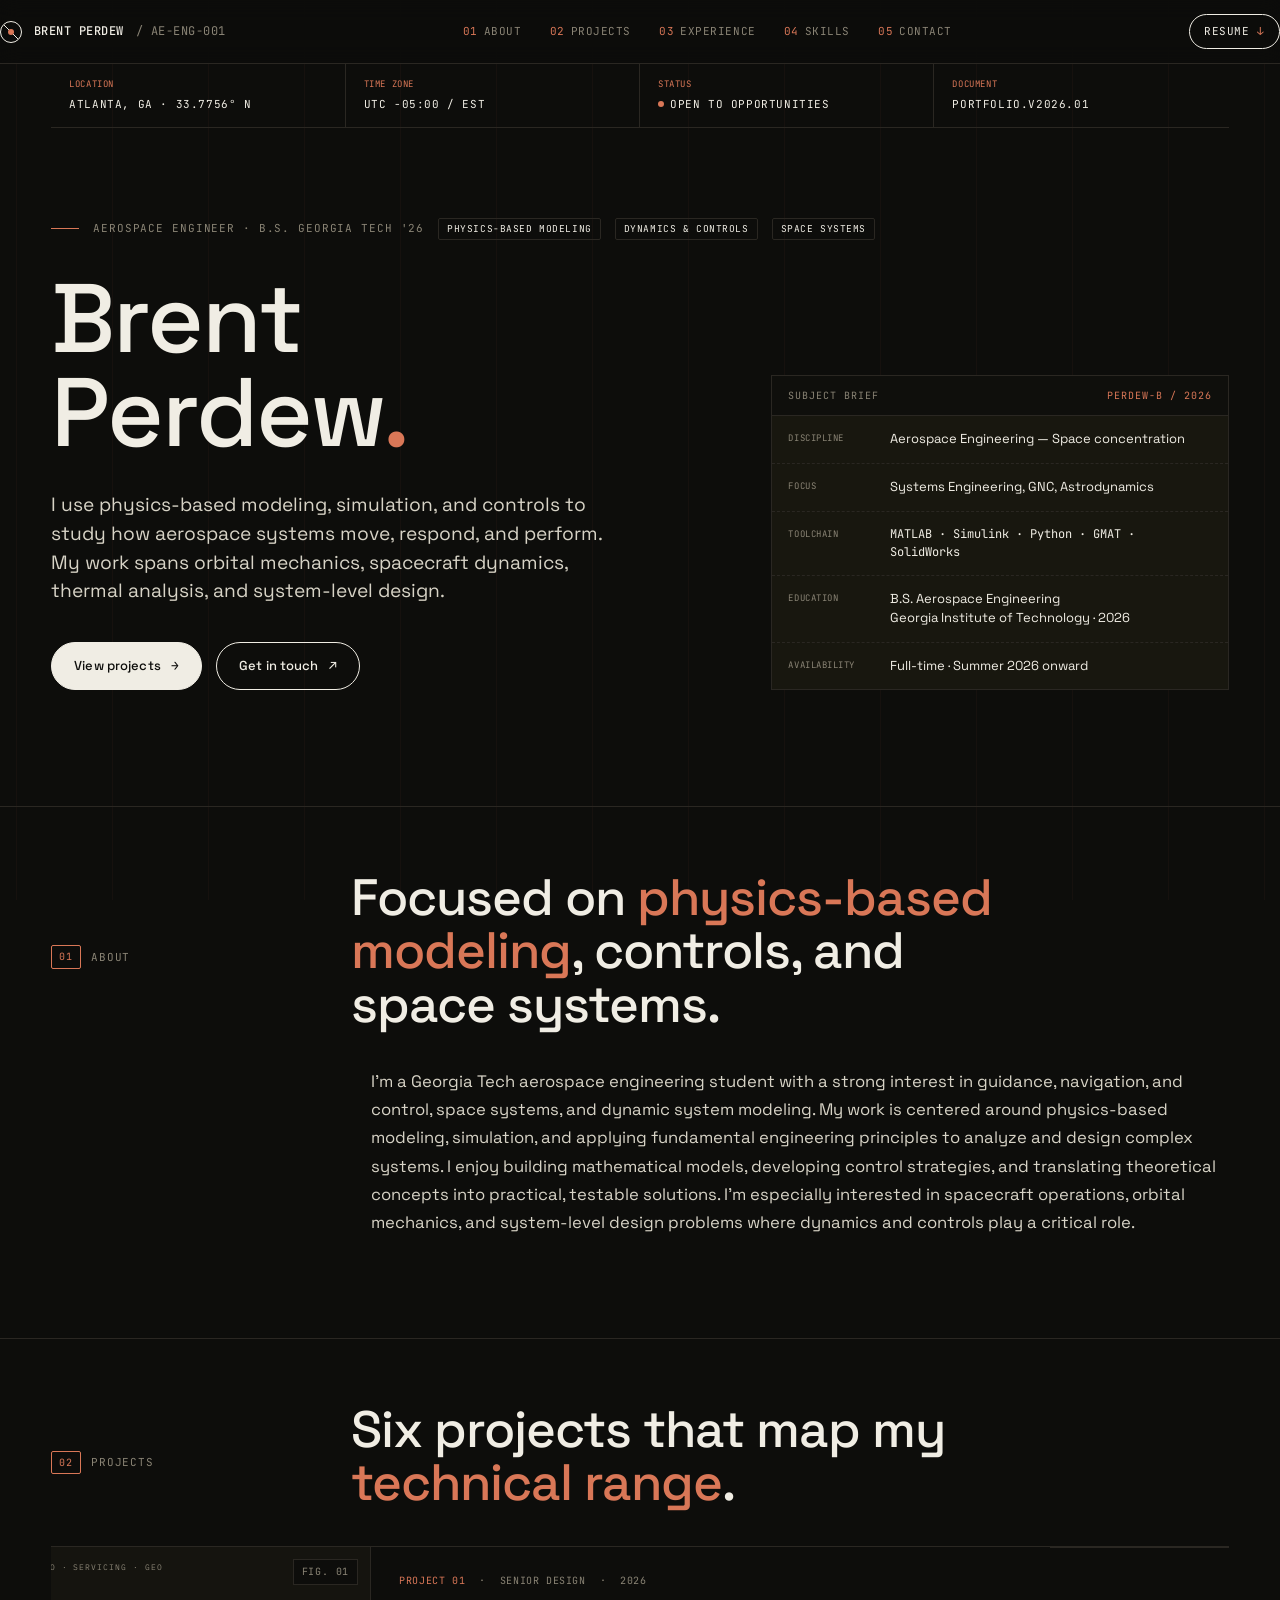
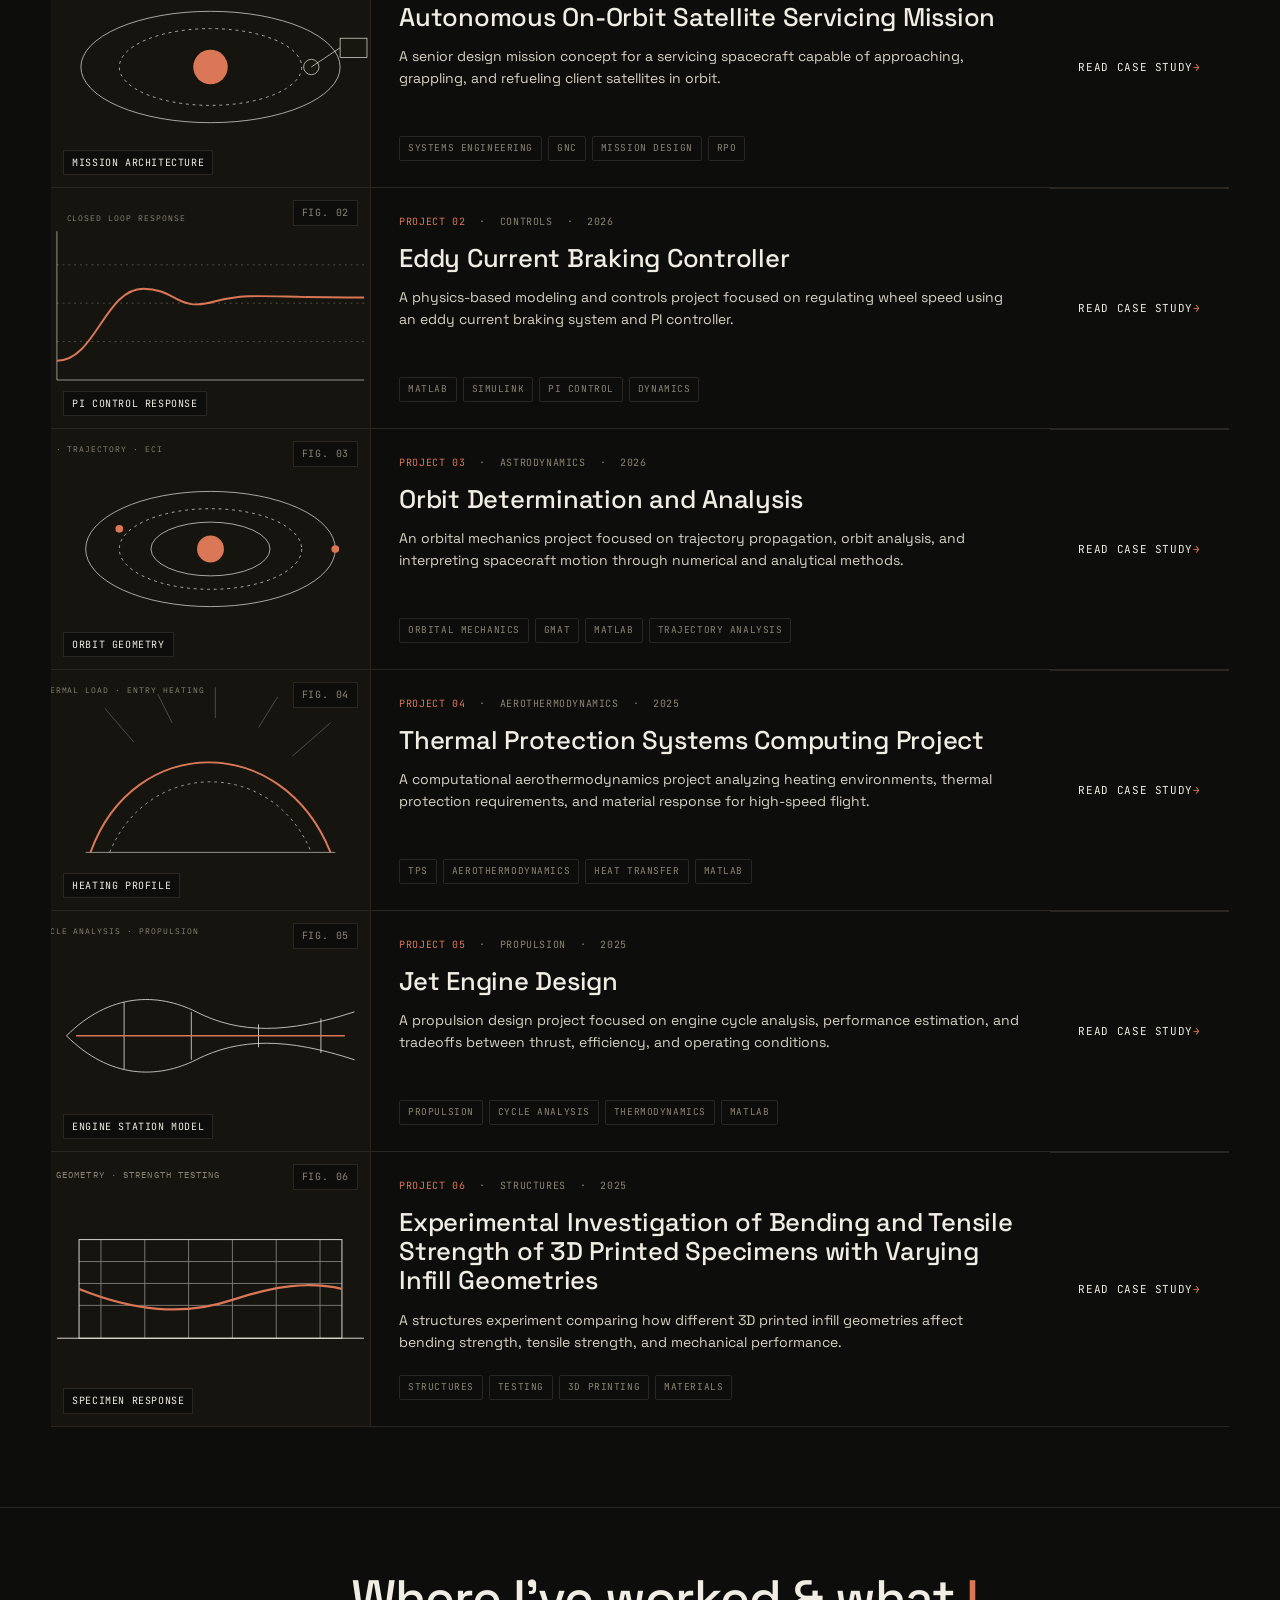
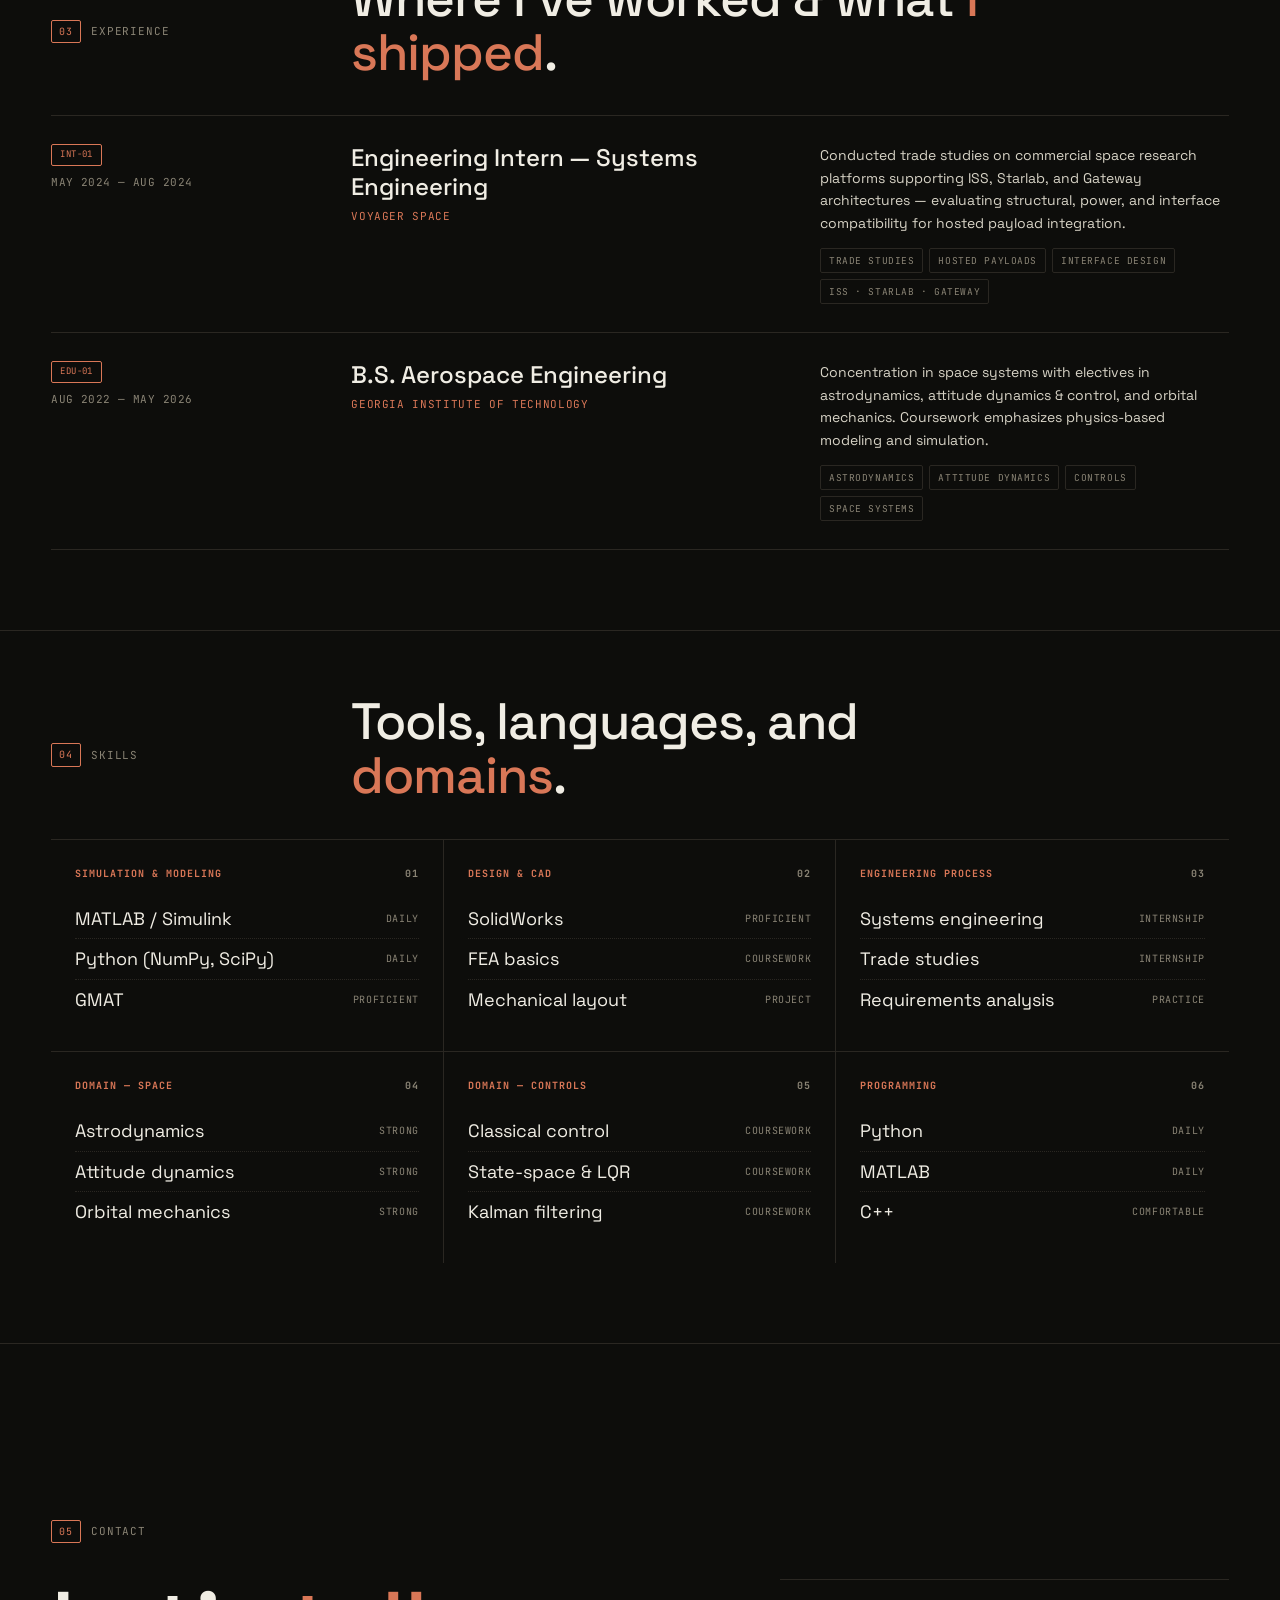
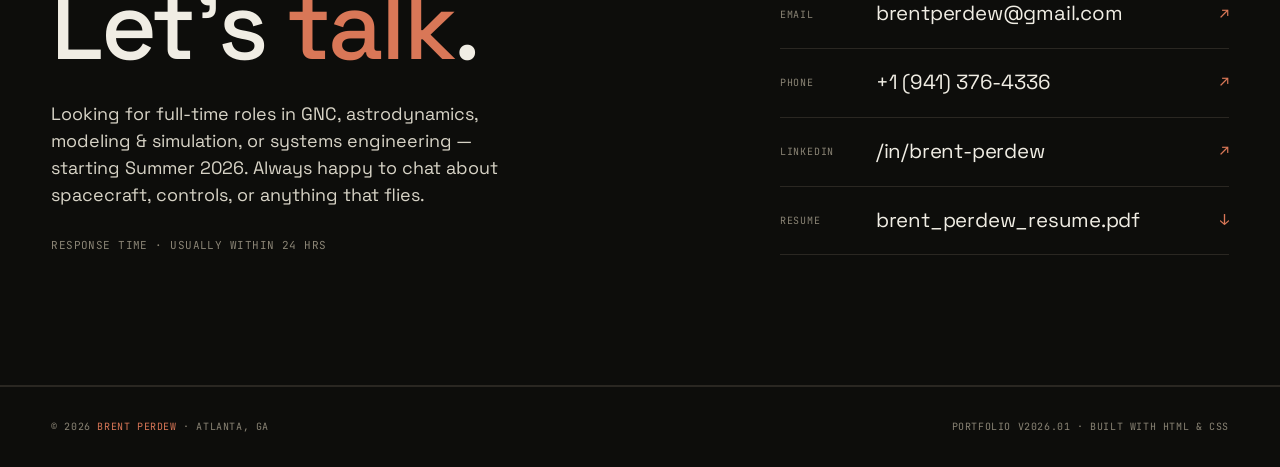
==== index.html @ b9b27d98 "Brent Perdew Portfolio" ====
<!doctype html>
<html lang="en">
<head>
<meta charset="utf-8" />
<meta name="viewport" content="width=device-width, initial-scale=1" />
<title>Brent Perdew — Aerospace Engineer</title>
<link rel="preconnect" href="https://fonts.googleapis.com" />
<link rel="preconnect" href="https://fonts.gstatic.com" crossorigin />
<link href="https://fonts.googleapis.com/css2?family=IBM+Plex+Sans:wght@300;400;500;600&family=IBM+Plex+Mono:wght@400;500&family=Space+Grotesk:wght@300;400;500;600&family=JetBrains+Mono:wght@400;500&family=Instrument+Serif:ital@0;1&display=swap" rel="stylesheet" />
<link rel="stylesheet" href="styles.css" />

<script>
  window.__TWEAK_DEFAULTS = /*EDITMODE-BEGIN*/{
    "theme": "ink",
    "fontPair": "space",
    "cardStyle": "list",
    "showGrid": true
  }/*EDITMODE-END*/;
  // apply early so first paint is correct
  (function(){
    var d = window.__TWEAK_DEFAULTS || {};
    var h = document.documentElement;
    if (d.theme) h.setAttribute('data-theme', d.theme);
    if (d.fontPair) h.setAttribute('data-fontpair', d.fontPair);
    if (d.cardStyle) h.setAttribute('data-cardstyle', d.cardStyle);
  })();
</script>
</head>
<body>

<!-- ───────── nav ───────── -->
<nav class="nav" data-screen-label="00 Nav">
  <div class="container nav-inner">
    <a href="#top" class="mark">
      <span class="glyph"></span>
      <span class="name">BRENT PERDEW</span>
      <span class="role">/ AE-ENG-001</span>
    </a>
    <div class="nav-links">
      <a href="#about"><span class="num">01</span>About</a>
      <a href="#projects"><span class="num">02</span>Projects</a>
      <a href="#experience"><span class="num">03</span>Experience</a>
      <a href="#skills"><span class="num">04</span>Skills</a>
      <a href="#contact"><span class="num">05</span>Contact</a>
    </div>
    <a href="resume.pdf" class="nav-cta">Resume</a>
  </div>
</nav>

<!-- ───────── meta strip ───────── -->
<div class="container">
  <div class="meta-strip">
    <div class="cell"><span class="k">Location</span><span class="v">Atlanta, GA · 33.7756° N</span></div>
    <div class="cell"><span class="k">Time zone</span><span class="v">UTC −05:00 / EST</span></div>
    <div class="cell"><span class="k">Status</span><span class="v live">Open to opportunities</span></div>
    <div class="cell"><span class="k">Document</span><span class="v">portfolio.v2026.01</span></div>
  </div>
</div>

<!-- ───────── hero ───────── -->
<section class="hero" id="top" data-screen-label="01 Hero">
  <div class="container">
    <div class="eyebrow">
      <span class="tick"></span>
      <span>Aerospace Engineer · B.S. Georgia Tech '26</span>
      <span class="tag">PHYSICS-BASED MODELING</span>
      <span class="tag">DYNAMICS &amp; CONTROLS</span>
      <span class="tag">SPACE SYSTEMS</span>
    </div>
    <div class="hero-grid">
      <div>
        <h1>Brent<br>Perdew<span class="acc">.</span></h1>
        <p class="lede"> I use physics-based modeling, simulation, and controls to study how aerospace systems move, respond, and perform. My work spans orbital mechanics, spacecraft dynamics, thermal analysis, and system-level design. </p>
        <div class="cta-row">
          <a href="#projects" class="btn">View projects <span class="arr">→</span></a>
          <a href="#contact" class="btn ghost">Get in touch <span class="arr">↗</span></a>
        </div>
      </div>
      <aside class="hero-aside">
        <div class="aside-head">
          <span>Subject Brief</span>
          <span class="id">PERDEW-B / 2026</span>
        </div>
        <div class="aside-row"><span class="k">Discipline</span><span class="v">Aerospace Engineering — Space concentration</span></div>
        <div class="aside-row"><span class="k">Focus</span><span class="v">Systems Engineering, GNC, Astrodynamics</span></div>
        <div class="aside-row"><span class="k">Toolchain</span><span class="v mono">MATLAB · Simulink · Python · GMAT · SolidWorks</span></div>
        <div class="aside-row"><span class="k">Education</span><span class="v">B.S. Aerospace Engineering<br>Georgia Institute of Technology · 2026</span></div>
        <div class="aside-row"><span class="k">Availability</span><span class="v">Full-time · Summer 2026 onward</span></div>
      </aside>
    </div>
  </div>
</section>

<!-- ───────── about ───────── -->
<section class="about" id="about" data-screen-label="02 About">
  <div class="container">
    <div class="section-head">
      <div class="section-tag"><span class="num">01</span>About</div>
      <h2 class="section-title">Focused on <span class="acc">physics-based modeling</span>, controls, and space systems.</h2>
    </div>
    <div class="about-body compact-about">
      <div></div>
      <p>I’m a Georgia Tech aerospace engineering student with a strong interest in guidance, navigation, and control, space systems, and dynamic system modeling. My work is centered around physics-based modeling, simulation, and applying fundamental engineering principles to analyze and design complex systems. I enjoy building mathematical models, developing control strategies, and translating theoretical concepts into practical, testable solutions. I’m especially interested in spacecraft operations, orbital mechanics, and system-level design problems where dynamics and controls play a critical role.</p>
    </div>
  </div>
</section>

<!-- ───────── projects ───────── -->
<section class="projects" id="projects" data-screen-label="03 Projects">
  <div class="container">
    <div class="section-head">
      <div class="section-tag"><span class="num">02</span>Projects</div>
      <h2 class="section-title">
        Six projects that map my <span class="acc">technical range</span>.
      </h2>
    </div>

    <div class="proj-grid">

      <!-- 01 Senior Design -->
      <a href="project-01.html" class="proj-card">
        <div class="thumb">
          <svg viewBox="0 0 400 250" preserveAspectRatio="xMidYMid slice" xmlns="http://www.w3.org/2000/svg" aria-hidden="true">
            <rect width="400" height="250" fill="var(--bg-2)"/>
            <g stroke="currentColor" stroke-width="0.7" fill="none" style="color:var(--ink)">
              <ellipse cx="200" cy="125" rx="135" ry="58"/>
              <ellipse cx="200" cy="125" rx="95" ry="40" stroke-dasharray="3 4"/>
              <circle cx="200" cy="125" r="18" fill="var(--accent)" stroke="none"/>
              <circle cx="305" cy="125" r="8" fill="var(--paper)"/>
              <line x1="305" y1="125" x2="335" y2="105"/>
              <rect x="335" y="95" width="28" height="20" fill="var(--paper)"/>
            </g>
            <text x="20" y="24" font-family="IBM Plex Mono" font-size="8" fill="currentColor" letter-spacing="1" style="color:var(--muted)">RPO · SERVICING · GEO</text>
          </svg>
          <span class="fig">FIG. 01</span>
          <span class="caption">Mission architecture</span>
        </div>

        <div class="body">
          <div class="meta">
            <span class="id">PROJECT 01</span>
            <span>·</span>
            <span>Senior Design</span>
            <span>·</span>
            <span>2026</span>
          </div>

          <h3>Autonomous On-Orbit Satellite Servicing Mission</h3>

          <p class="desc">
            A senior design mission concept for a servicing spacecraft capable of approaching,
            grappling, and refueling client satellites in orbit.
          </p>

          <div class="tag-row">
            <span class="tag">Systems Engineering</span>
            <span class="tag">GNC</span>
            <span class="tag">Mission Design</span>
            <span class="tag">RPO</span>
          </div>
        </div>

        <div class="open">
          <span>Read Case Study</span>
          <span class="arr">→</span>
        </div>
      </a>

      <!-- 02 Eddy Current Braking -->
      <a href="project-06.html" class="proj-card">
        <div class="thumb">
          <svg viewBox="0 0 400 250" preserveAspectRatio="xMidYMid slice" xmlns="http://www.w3.org/2000/svg" aria-hidden="true">
            <rect width="400" height="250" fill="var(--bg-2)"/>
            <g stroke="currentColor" stroke-width="0.6" fill="none" style="color:var(--ink)">
              <line x1="40" y1="200" x2="360" y2="200"/>
              <line x1="40" y1="200" x2="40" y2="45"/>
              <g stroke-dasharray="2 4" opacity="0.45">
                <line x1="40" y1="160" x2="360" y2="160"/>
                <line x1="40" y1="120" x2="360" y2="120"/>
                <line x1="40" y1="80" x2="360" y2="80"/>
              </g>
            </g>
            <path d="M40 180 C80 180 90 105 130 105 C165 105 165 130 205 118 C245 108 260 115 360 114"
                  stroke="var(--accent)" stroke-width="2" fill="none"/>
            <text x="50" y="34" font-family="IBM Plex Mono" font-size="8" fill="currentColor" letter-spacing="1" style="color:var(--muted)">CLOSED LOOP RESPONSE</text>
          </svg>
          <span class="fig">FIG. 02</span>
          <span class="caption">PI control response</span>
        </div>

        <div class="body">
          <div class="meta">
            <span class="id">PROJECT 02</span>
            <span>·</span>
            <span>Controls</span>
            <span>·</span>
            <span>2026</span>
          </div>

          <h3>Eddy Current Braking Controller</h3>

          <p class="desc">
            A physics-based modeling and controls project focused on regulating wheel speed
            using an eddy current braking system and PI controller.
          </p>

          <div class="tag-row">
            <span class="tag">MATLAB</span>
            <span class="tag">Simulink</span>
            <span class="tag">PI Control</span>
            <span class="tag">Dynamics</span>
          </div>
        </div>

        <div class="open">
          <span>Read Case Study</span>
          <span class="arr">→</span>
        </div>
      </a>

      <!-- 03 Orbital Analysis -->
      <a href="project-04.html" class="proj-card">
        <div class="thumb">
          <svg viewBox="0 0 400 250" preserveAspectRatio="xMidYMid slice" xmlns="http://www.w3.org/2000/svg" aria-hidden="true">
            <rect width="400" height="250" fill="var(--bg-2)"/>
            <g stroke="currentColor" stroke-width="0.7" fill="none" style="color:var(--ink)">
              <ellipse cx="200" cy="125" rx="130" ry="60"/>
              <ellipse cx="200" cy="125" rx="95" ry="42" stroke-dasharray="3 4"/>
              <ellipse cx="200" cy="125" rx="62" ry="28"/>
              <circle cx="200" cy="125" r="14" fill="var(--accent)" stroke="none"/>
              <circle cx="330" cy="125" r="4" fill="var(--accent)" stroke="none"/>
              <circle cx="105" cy="104" r="4" fill="var(--accent)" stroke="none"/>
            </g>
            <text x="20" y="24" font-family="IBM Plex Mono" font-size="8" fill="currentColor" letter-spacing="1" style="color:var(--muted)">OD · TRAJECTORY · ECI</text>
          </svg>
          <span class="fig">FIG. 03</span>
          <span class="caption">Orbit geometry</span>
        </div>

        <div class="body">
          <div class="meta">
            <span class="id">PROJECT 03</span>
            <span>·</span>
            <span>Astrodynamics</span>
            <span>·</span>
            <span>2026</span>
          </div>

          <h3>Orbit Determination and Analysis</h3>

          <p class="desc">
            An orbital mechanics project focused on trajectory propagation, orbit analysis,
            and interpreting spacecraft motion through numerical and analytical methods.
          </p>

          <div class="tag-row">
            <span class="tag">Orbital Mechanics</span>
            <span class="tag">GMAT</span>
            <span class="tag">MATLAB</span>
            <span class="tag">Trajectory Analysis</span>
          </div>
        </div>

        <div class="open">
          <span>Read Case Study</span>
          <span class="arr">→</span>
        </div>
      </a>

      <!-- 04 TPS -->
      <a href="project-02.html" class="proj-card">
        <div class="thumb">
          <svg viewBox="0 0 400 250" preserveAspectRatio="xMidYMid slice" xmlns="http://www.w3.org/2000/svg" aria-hidden="true">
            <rect width="400" height="250" fill="var(--bg-2)"/>
            <g stroke="currentColor" stroke-width="0.6" fill="none" style="color:var(--ink)">
              <path d="M75 190 C120 65 275 65 325 190"/>
              <path d="M95 190 C135 92 265 92 305 190" stroke-dasharray="3 4"/>
              <line x1="70" y1="190" x2="330" y2="190"/>
              <g opacity="0.45">
                <line x1="120" y1="75" x2="90" y2="40"/>
                <line x1="160" y1="55" x2="145" y2="25"/>
                <line x1="205" y1="50" x2="205" y2="18"/>
                <line x1="250" y1="60" x2="270" y2="28"/>
                <line x1="285" y1="90" x2="325" y2="55"/>
              </g>
            </g>
            <path d="M75 190 C120 65 275 65 325 190" stroke="var(--accent)" stroke-width="2" fill="none"/>
            <text x="20" y="24" font-family="IBM Plex Mono" font-size="8" fill="currentColor" letter-spacing="1" style="color:var(--muted)">THERMAL LOAD · ENTRY HEATING</text>
          </svg>
          <span class="fig">FIG. 04</span>
          <span class="caption">Heating profile</span>
        </div>

        <div class="body">
          <div class="meta">
            <span class="id">PROJECT 04</span>
            <span>·</span>
            <span>Aerothermodynamics</span>
            <span>·</span>
            <span>2025</span>
          </div>

          <h3>Thermal Protection Systems Computing Project</h3>

          <p class="desc">
            A computational aerothermodynamics project analyzing heating environments,
            thermal protection requirements, and material response for high-speed flight.
          </p>

          <div class="tag-row">
            <span class="tag">TPS</span>
            <span class="tag">Aerothermodynamics</span>
            <span class="tag">Heat Transfer</span>
            <span class="tag">MATLAB</span>
          </div>
        </div>

        <div class="open">
          <span>Read Case Study</span>
          <span class="arr">→</span>
        </div>
      </a>

      <!-- 05 Jet Engine Design -->
      <a href="project-03.html" class="proj-card">
        <div class="thumb">
          <svg viewBox="0 0 400 250" preserveAspectRatio="xMidYMid slice" xmlns="http://www.w3.org/2000/svg" aria-hidden="true">
            <rect width="400" height="250" fill="var(--bg-2)"/>
            <g stroke="currentColor" stroke-width="0.8" fill="none" style="color:var(--ink)">
              <path d="M50 130 C95 85 145 85 185 105 C230 128 280 128 350 105"/>
              <path d="M50 130 C95 175 145 175 185 155 C230 132 280 132 350 155"/>
              <line x1="110" y1="95" x2="110" y2="165"/>
              <line x1="180" y1="105" x2="180" y2="155"/>
              <line x1="250" y1="118" x2="250" y2="142"/>
              <line x1="315" y1="112" x2="315" y2="148"/>
            </g>
            <path d="M60 130 L340 130" stroke="var(--accent)" stroke-width="1.6" fill="none"/>
            <text x="20" y="24" font-family="IBM Plex Mono" font-size="8" fill="currentColor" letter-spacing="1" style="color:var(--muted)">CYCLE ANALYSIS · PROPULSION</text>
          </svg>
          <span class="fig">FIG. 05</span>
          <span class="caption">Engine station model</span>
        </div>

        <div class="body">
          <div class="meta">
            <span class="id">PROJECT 05</span>
            <span>·</span>
            <span>Propulsion</span>
            <span>·</span>
            <span>2025</span>
          </div>

          <h3>Jet Engine Design</h3>

          <p class="desc">
            A propulsion design project focused on engine cycle analysis, performance
            estimation, and tradeoffs between thrust, efficiency, and operating conditions.
          </p>

          <div class="tag-row">
            <span class="tag">Propulsion</span>
            <span class="tag">Cycle Analysis</span>
            <span class="tag">Thermodynamics</span>
            <span class="tag">MATLAB</span>
          </div>
        </div>

        <div class="open">
          <span>Read Case Study</span>
          <span class="arr">→</span>
        </div>
      </a>

      <!-- 06 Structures Project -->
      <a href="project-05.html" class="proj-card">
        <div class="thumb">
          <svg viewBox="0 0 400 250" preserveAspectRatio="xMidYMid slice" xmlns="http://www.w3.org/2000/svg" aria-hidden="true">
            <rect width="400" height="250" fill="var(--bg-2)"/>
            <g stroke="currentColor" stroke-width="0.8" fill="none" style="color:var(--ink)">
              <rect x="80" y="80" width="240" height="90"/>
              <g opacity="0.5">
                <line x1="80" y1="100" x2="320" y2="100"/>
                <line x1="80" y1="120" x2="320" y2="120"/>
                <line x1="80" y1="140" x2="320" y2="140"/>
                <line x1="100" y1="80" x2="100" y2="170"/>
                <line x1="140" y1="80" x2="140" y2="170"/>
                <line x1="180" y1="80" x2="180" y2="170"/>
                <line x1="220" y1="80" x2="220" y2="170"/>
                <line x1="260" y1="80" x2="260" y2="170"/>
                <line x1="300" y1="80" x2="300" y2="170"/>
              </g>
              <line x1="60" y1="170" x2="340" y2="170"/>
            </g>
            <path d="M80 125 C130 145 175 150 220 135 C260 122 290 118 320 125"
                  stroke="var(--accent)" stroke-width="2" fill="none"/>
            <text x="20" y="24" font-family="IBM Plex Mono" font-size="8" fill="currentColor" letter-spacing="1" style="color:var(--muted)">INFILL GEOMETRY · STRENGTH TESTING</text>
          </svg>
          <span class="fig">FIG. 06</span>
          <span class="caption">Specimen response</span>
        </div>

        <div class="body">
          <div class="meta">
            <span class="id">PROJECT 06</span>
            <span>·</span>
            <span>Structures</span>
            <span>·</span>
            <span>2025</span>
          </div>

          <h3>Experimental Investigation of Bending and Tensile Strength of 3D Printed Specimens with Varying Infill Geometries</h3>

          <p class="desc">
            A structures experiment comparing how different 3D printed infill geometries
            affect bending strength, tensile strength, and mechanical performance.
          </p>

          <div class="tag-row">
            <span class="tag">Structures</span>
            <span class="tag">Testing</span>
            <span class="tag">3D Printing</span>
            <span class="tag">Materials</span>
          </div>
        </div>

        <div class="open">
          <span>Read Case Study</span>
          <span class="arr">→</span>
        </div>
      </a>

    </div>
  </div>
</section>

<!-- ───────── experience ───────── -->
<section class="experience" id="experience" data-screen-label="04 Experience">
  <div class="container">
    <div class="section-head">
      <div class="section-tag"><span class="num">03</span>Experience</div>
      <h2 class="section-title">Where I've worked &amp; what <span class="acc">I shipped</span>.</h2>
    </div>
    <div class="experience-body">
      <div class="tl-item">
        <div class="tl-date">
          <div class="badge">INT-01</div>
          <div>May 2024 — Aug 2024</div>
        </div>
        <div class="tl-main">
          <h4>Engineering Intern — Systems Engineering</h4>
          <div class="org">Voyager Space</div>
        </div>
        <div class="tl-desc">
          Conducted trade studies on commercial space research platforms supporting ISS, Starlab, and Gateway architectures — evaluating structural, power, and interface compatibility for hosted payload integration.
          <div class="keys">
            <span class="tag">Trade studies</span>
            <span class="tag">Hosted payloads</span>
            <span class="tag">Interface design</span>
            <span class="tag">ISS · Starlab · Gateway</span>
          </div>
        </div>
      </div>

      <div class="tl-item">
        <div class="tl-date">
          <div class="badge">EDU-01</div>
          <div>Aug 2022 — May 2026</div>
        </div>
        <div class="tl-main">
          <h4>B.S. Aerospace Engineering</h4>
          <div class="org">Georgia Institute of Technology</div>
        </div>
        <div class="tl-desc">
          Concentration in space systems with electives in astrodynamics, attitude dynamics &amp; control, and orbital mechanics. Coursework emphasizes physics-based modeling and simulation.
          <div class="keys">
            <span class="tag">Astrodynamics</span>
            <span class="tag">Attitude dynamics</span>
            <span class="tag">Controls</span>
            <span class="tag">Space systems</span>
          </div>
        </div>
      </div>
    </div>
  </div>
</section>

<!-- ───────── skills ───────── -->
<section class="skills" id="skills" data-screen-label="05 Skills">
  <div class="container">
    <div class="section-head">
      <div class="section-tag"><span class="num">04</span>Skills</div>
      <h2 class="section-title">Tools, languages, and <span class="acc">domains</span>.</h2>
    </div>
    <div class="skills-grid">
      <div class="skill-card">
        <h5><span>Simulation &amp; modeling</span><span class="ord">01</span></h5>
        <ul>
          <li>MATLAB / Simulink <span class="lvl">Daily</span></li>
          <li>Python (NumPy, SciPy) <span class="lvl">Daily</span></li>
          <li>GMAT <span class="lvl">Proficient</span></li>
        </ul>
      </div>
      <div class="skill-card">
        <h5><span>Design &amp; CAD</span><span class="ord">02</span></h5>
        <ul>
          <li>SolidWorks <span class="lvl">Proficient</span></li>
          <li>FEA basics <span class="lvl">Coursework</span></li>
          <li>Mechanical layout <span class="lvl">Project</span></li>
        </ul>
      </div>
      <div class="skill-card">
        <h5><span>Engineering process</span><span class="ord">03</span></h5>
        <ul>
          <li>Systems engineering <span class="lvl">Internship</span></li>
          <li>Trade studies <span class="lvl">Internship</span></li>
          <li>Requirements analysis <span class="lvl">Practice</span></li>
        </ul>
      </div>
      <div class="skill-card">
        <h5><span>Domain — space</span><span class="ord">04</span></h5>
        <ul>
          <li>Astrodynamics <span class="lvl">Strong</span></li>
          <li>Attitude dynamics <span class="lvl">Strong</span></li>
          <li>Orbital mechanics <span class="lvl">Strong</span></li>
        </ul>
      </div>
      <div class="skill-card">
        <h5><span>Domain — controls</span><span class="ord">05</span></h5>
        <ul>
          <li>Classical control <span class="lvl">Coursework</span></li>
          <li>State-space &amp; LQR <span class="lvl">Coursework</span></li>
          <li>Kalman filtering <span class="lvl">Coursework</span></li>
        </ul>
      </div>
      <div class="skill-card">
        <h5><span>Programming</span><span class="ord">06</span></h5>
        <ul>
          <li>Python <span class="lvl">Daily</span></li>
          <li>MATLAB <span class="lvl">Daily</span></li>
          <li>C++ <span class="lvl">Comfortable</span></li>
        </ul>
      </div>
    </div>
  </div>
</section>

<!-- ───────── contact ───────── -->
<section class="contact" id="contact" data-screen-label="06 Contact">
  <div class="container">
    <div class="section-head">
      <div class="section-tag"><span class="num">05</span>Contact</div>
    </div>

    <div class="contact-grid">
      <div>
        <h2>Let's <span class="acc">talk</span>.</h2>
        <p class="lede">Looking for full-time roles in GNC, astrodynamics, modeling &amp; simulation, or systems engineering — starting Summer 2026. Always happy to chat about spacecraft, controls, or anything that flies.</p>
        <p class="mono" style="color:var(--muted); margin-top:24px">
          RESPONSE TIME · USUALLY WITHIN 24 HRS
        </p>
      </div>
      <div class="contact-links">
        <a class="contact-link" href="mailto:brentperdew@gmail.com">
          <span class="k">Email</span>
          <span class="v">brentperdew@gmail.com</span>
          <span class="arr">↗</span>
        </a>
        <a class="contact-link" href="tel:+19413764336">
          <span class="k">Phone</span>
          <span class="v">+1 (941) 376-4336</span>
          <span class="arr">↗</span>
        </a>
        <a class="contact-link" href="https://www.linkedin.com/in/brent-perdew" target="_blank" rel="noopener">
          <span class="k">LinkedIn</span>
          <span class="v">/in/brent-perdew</span>
          <span class="arr">↗</span>
        </a>
        <a class="contact-link" href="resume.pdf">
          <span class="k">Resume</span>
          <span class="v">brent_perdew_resume.pdf</span>
          <span class="arr">↓</span>
        </a>
      </div>
    </div>
  </div>
</section>

<footer>
  <div class="container">
    <span>© 2026 <span class="acc">Brent Perdew</span> · Atlanta, GA</span>
    <span>Portfolio v2026.01 · Built with HTML &amp; CSS</span>
  </div>
</footer>


<script>
  document.querySelectorAll('a[href^="#"]').forEach(a => {
    a.addEventListener('click', e => {
      const id = a.getAttribute('href').slice(1);
      const el = document.getElementById(id);
      if (el) {
        e.preventDefault();
        const top = el.getBoundingClientRect().top + window.scrollY - 60;
        window.scrollTo({ top, behavior: 'smooth' });
      }
    });
  });
</script>

</body>
</html>
---- styles.css ----
/* ───────────────────────────────────────────────────────────────
   Brent Perdew · Portfolio · NASA/JPL-inspired mission-report styling
   ─────────────────────────────────────────────────────────────── */

:root {
  /* default: cream */
  --bg: #f4f1ea;
  --bg-2: #ece8df;
  --paper: #fbf9f4;
  --ink: #1a1814;
  --ink-2: #2a2620;
  --muted: #6b655a;
  --rule: #d8d2c4;
  --rule-strong: #b8b1a0;
  --accent: #b8482a;
  --grid: rgba(184, 72, 42, 0.06);

  --font-sans: "IBM Plex Sans", "Helvetica Neue", sans-serif;
  --font-mono: "IBM Plex Mono", ui-monospace, monospace;
  --font-display: "IBM Plex Sans", "Helvetica Neue", sans-serif;

  --max: 1320px;
  --gutter: clamp(20px, 4vw, 56px);
  --radius: 2px;
}

/* themes */
html[data-theme="ink"] {
  --bg: #0d0d0b;
  --bg-2: #15140f;
  --paper: #18170f;
  --ink: #f0ede4;
  --ink-2: #d7d3c6;
  --muted: #8a8475;
  --rule: #2a2722;
  --rule-strong: #3d3a32;
  --accent: #d97757;
  --grid: rgba(217, 119, 87, 0.08);
}
html[data-theme="blueprint"] {
  --bg: #f0eee6;
  --bg-2: #e6e3d8;
  --paper: #faf8f1;
  --ink: #0c2340;
  --ink-2: #1a3556;
  --muted: #6b7384;
  --rule: #c9c8be;
  --rule-strong: #a8a89c;
  --accent: #a88a4f;
  --grid: rgba(12, 35, 64, 0.06);
}
html[data-theme="sage"] {
  --bg: #e8e4dd;
  --bg-2: #ddd9d0;
  --paper: #efece4;
  --ink: #1f2420;
  --ink-2: #2e3530;
  --muted: #6b7268;
  --rule: #c8c4ba;
  --rule-strong: #a8a498;
  --accent: #5e6b56;
  --grid: rgba(94, 107, 86, 0.06);
}

/* font pairings */
html[data-fontpair="plex"] {
  --font-sans: "IBM Plex Sans", sans-serif;
  --font-mono: "IBM Plex Mono", monospace;
  --font-display: "IBM Plex Sans", sans-serif;
}
html[data-fontpair="space"] {
  --font-sans: "Space Grotesk", sans-serif;
  --font-mono: "JetBrains Mono", monospace;
  --font-display: "Space Grotesk", sans-serif;
}
html[data-fontpair="editorial"] {
  --font-sans: "IBM Plex Sans", sans-serif;
  --font-mono: "IBM Plex Mono", monospace;
  --font-display: "Instrument Serif", Georgia, serif;
}

* { box-sizing: border-box; }
html, body { margin: 0; padding: 0; }
body {
  background: var(--bg);
  color: var(--ink);
  font-family: var(--font-sans);
  font-size: 15px;
  line-height: 1.55;
  -webkit-font-smoothing: antialiased;
  text-rendering: optimizeLegibility;
}

a { color: inherit; text-decoration: none; }
a:hover { color: var(--accent); }

img { max-width: 100%; display: block; }

.container {
  max-width: var(--max);
  margin: 0 auto;
  padding: 0 var(--gutter);
  position: relative;
}

/* Grid background hint — subtle JPL/mission-doc texture */
body::before {
  content: "";
  position: fixed; inset: 0;
  background-image:
    linear-gradient(to right, var(--grid) 1px, transparent 1px);
  background-size: 96px 100%;
  background-position: 50% 0;
  pointer-events: none;
  z-index: 0;
  opacity: 0.6;
}
.container, .nav, footer { position: relative; z-index: 1; }

/* ────────── monospaced metadata helpers ────────── */
.mono {
  font-family: var(--font-mono);
  font-size: 11px;
  letter-spacing: 0.04em;
  text-transform: uppercase;
  color: var(--muted);
}
.mono .acc { color: var(--accent); }
.mono .ink { color: var(--ink); }

/* ────────── nav ────────── */
.nav {
  position: sticky; top: 0; z-index: 50;
  background: color-mix(in oklab, var(--bg) 92%, transparent);
  backdrop-filter: blur(10px);
  -webkit-backdrop-filter: blur(10px);
  border-bottom: 1px solid var(--rule);
}
.nav-inner {
  display: flex; align-items: center; justify-content: space-between;
  padding: 14px 0;
  gap: 24px;
}
.mark {
  display: flex; align-items: center; gap: 12px;
  font-family: var(--font-mono);
  font-size: 12px;
  letter-spacing: 0.04em;
  text-transform: uppercase;
}
.mark .glyph {
  width: 22px; height: 22px;
  border: 1px solid var(--ink);
  border-radius: 50%;
  position: relative;
  display: inline-flex; align-items: center; justify-content: center;
}
.mark .glyph::before {
  content: "";
  position: absolute; inset: 0;
  border-radius: 50%;
  background:
    linear-gradient(45deg, transparent 49%, var(--ink) 49%, var(--ink) 51%, transparent 51%);
}
.mark .glyph::after {
  content: "";
  width: 6px; height: 6px;
  background: var(--accent);
  border-radius: 50%;
  position: relative;
  z-index: 1;
}
.mark .name { color: var(--ink); font-weight: 500; }
.mark .role { color: var(--muted); }

.nav-links {
  display: flex; gap: 28px;
  font-family: var(--font-mono);
  font-size: 11px;
  letter-spacing: 0.05em;
  text-transform: uppercase;
  color: var(--muted);
}
.nav-links a {
  display: inline-flex; gap: 6px; align-items: center;
  padding: 4px 0;
  border-bottom: 1px solid transparent;
}
.nav-links a:hover { color: var(--ink); border-bottom-color: var(--accent); }
.nav-links .num { color: var(--accent); }

.nav-cta {
  font-family: var(--font-mono);
  font-size: 11px;
  letter-spacing: 0.05em;
  text-transform: uppercase;
  padding: 8px 14px;
  border: 1px solid var(--ink);
  border-radius: 999px;
  display: inline-flex; gap: 8px; align-items: center;
  transition: background .2s, color .2s;
}
.nav-cta:hover { background: var(--ink); color: var(--bg); }
.nav-cta::after { content: "↓"; color: var(--accent); }
.nav-cta:hover::after { color: var(--bg); }

/* ────────── meta strip ────────── */
.meta-strip {
  display: grid;
  grid-template-columns: repeat(4, 1fr);
  gap: 0;
  border-bottom: 1px solid var(--rule);
}
@media (max-width: 800px) { .meta-strip { grid-template-columns: repeat(2, 1fr); } }
.meta-strip .cell {
  padding: 14px 18px;
  border-right: 1px solid var(--rule);
  font-family: var(--font-mono);
  font-size: 10px;
  color: var(--muted);
  text-transform: uppercase;
  letter-spacing: 0.06em;
}
.meta-strip .cell:last-child { border-right: none; }
.meta-strip .cell .k { display: block; color: var(--accent); margin-bottom: 4px; font-size: 9px; }
.meta-strip .cell .v { color: var(--ink); font-size: 11px; }
.meta-strip .live::before {
  content: "";
  display: inline-block;
  width: 6px; height: 6px;
  border-radius: 50%;
  background: var(--accent);
  margin-right: 6px;
  transform: translateY(-1px);
  animation: pulse 2s ease-in-out infinite;
}
@keyframes pulse {
  0%, 100% { opacity: 1; }
  50% { opacity: 0.3; }
}

/* ────────── hero ────────── */
.hero {
  padding: clamp(48px, 7vw, 96px) 0 clamp(60px, 9vw, 120px);
  border-bottom: 1px solid var(--rule);
}
.hero-grid {
  display: grid;
  grid-template-columns: 1fr;
  gap: 48px;
}
@media (min-width: 900px) {
  .hero-grid { grid-template-columns: 1.4fr 1fr; gap: 80px; align-items: end; }
}

.eyebrow {
  font-family: var(--font-mono);
  font-size: 11px;
  color: var(--muted);
  text-transform: uppercase;
  letter-spacing: 0.08em;
  margin-bottom: 32px;
  display: flex; align-items: center; gap: 14px;
  flex-wrap: wrap;
}
.eyebrow .tick {
  display: inline-block;
  width: 28px; height: 1px;
  background: var(--accent);
}
.eyebrow .tag {
  padding: 3px 8px;
  border: 1px solid var(--rule);
  color: var(--ink);
}

.hero h1 {
  font-family: var(--font-display);
  font-weight: 500;
  font-size: clamp(48px, 7.6vw, 116px);
  line-height: 0.96;
  letter-spacing: -0.02em;
  margin: 0 0 32px;
  color: var(--ink);
}
html[data-fontpair="editorial"] .hero h1 { font-weight: 400; letter-spacing: -0.025em; }

.hero h1 .acc { color: var(--accent); }
.hero h1 .nl { display: block; }

.hero .lede {
  font-size: clamp(17px, 1.5vw, 20px);
  line-height: 1.5;
  color: var(--ink-2);
  max-width: 48ch;
  margin: 0 0 36px;
}

.hero .cta-row {
  display: flex; gap: 14px; flex-wrap: wrap;
}

.btn {
  display: inline-flex; align-items: center; gap: 10px;
  padding: 13px 22px;
  border: 1px solid var(--ink);
  border-radius: 999px;
  background: var(--ink);
  color: var(--bg);
  font-family: var(--font-sans);
  font-size: 13px;
  font-weight: 500;
  letter-spacing: 0.01em;
  transition: transform .15s, background .2s, color .2s;
  cursor: pointer;
}
.btn:hover { background: var(--accent); border-color: var(--accent); color: var(--paper); transform: translateY(-1px); }
.btn.ghost { background: transparent; color: var(--ink); }
.btn.ghost:hover { background: var(--ink); color: var(--bg); border-color: var(--ink); }
.btn .arr { font-family: var(--font-mono); transition: transform .2s; }
.btn:hover .arr { transform: translateX(3px); }

/* hero aside — mission readout */
.hero-aside {
  border: 1px solid var(--rule);
  background: var(--paper);
  padding: 0;
  font-family: var(--font-mono);
}
.aside-head {
  padding: 12px 16px;
  border-bottom: 1px solid var(--rule);
  background: color-mix(in oklab, var(--bg) 70%, var(--bg-2));
  font-size: 10px;
  letter-spacing: 0.1em;
  text-transform: uppercase;
  color: var(--muted);
  display: flex; justify-content: space-between;
}
.aside-head .id { color: var(--accent); }
.aside-row {
  display: grid;
  grid-template-columns: 90px 1fr;
  gap: 12px;
  padding: 14px 16px;
  border-bottom: 1px dashed var(--rule);
  font-size: 11px;
  align-items: start;
}
.aside-row:last-child { border-bottom: none; }
.aside-row .k {
  color: var(--muted);
  text-transform: uppercase;
  letter-spacing: 0.06em;
  font-size: 9px;
  padding-top: 2px;
}
.aside-row .v {
  color: var(--ink);
  font-family: var(--font-sans);
  font-size: 13px;
  line-height: 1.45;
}
.aside-row .v.mono { font-family: var(--font-mono); font-size: 12px; text-transform: none; letter-spacing: 0; }

/* ────────── section heads ────────── */
section { position: relative; }
.section-head {
  display: grid;
  grid-template-columns: 1fr;
  gap: 24px;
  padding: 64px 0 36px;
}
@media (min-width: 900px) {
  .section-head { grid-template-columns: 240px 1fr; gap: 60px; }
}
.section-tag {
  font-family: var(--font-mono);
  font-size: 11px;
  color: var(--muted);
  text-transform: uppercase;
  letter-spacing: 0.08em;
  padding-top: 12px;
  display: flex; align-items: center; gap: 10px;
}
.section-tag .num {
  color: var(--accent);
  padding: 3px 7px;
  border: 1px solid var(--accent);
  border-radius: 2px;
  font-size: 10px;
}
.section-title {
  font-family: var(--font-display);
  font-size: clamp(30px, 4vw, 52px);
  line-height: 1.05;
  letter-spacing: -0.02em;
  font-weight: 500;
  margin: 0;
  max-width: 20ch;
}
html[data-fontpair="editorial"] .section-title { font-weight: 400; }
.section-title .acc { color: var(--accent); }

/* ────────── about ────────── */
.about {
  border-bottom: 1px solid var(--rule);
}

.about-body {
  display: grid;
  grid-template-columns: 240px minmax(0, 1fr);
  gap: 80px;
  padding: 0 0 100px;
  align-items: start;
}

.about-copy {
  max-width: 900px;
}

.about-body p {
  font-size: clamp(16px, 1.3vw, 19px);
  line-height: 1.7;
  margin: 0;
  color: var(--ink-2);
  max-width: 850px;
}

@media (max-width: 900px) {
  .about-body {
    grid-template-columns: 1fr;
    gap: 28px;
  }

  .about-copy {
    max-width: 100%;
  }
}
/* ────────── projects ────────── */
.projects {
  padding-bottom: 80px;
  border-bottom: 1px solid var(--rule);
}
.proj-grid {
  display: grid;
  grid-template-columns: 1fr;
  gap: 24px;
}
@media (min-width: 800px) { .proj-grid { grid-template-columns: repeat(2, 1fr); gap: 28px; } }

.proj-card {
  border: 1px solid var(--rule);
  background: var(--paper);
  display: flex;
  flex-direction: column;
  transition: border-color .25s, transform .25s, box-shadow .25s;
}
.proj-card:hover {
  border-color: var(--rule-strong);
  transform: translateY(-2px);
  box-shadow: 0 8px 24px color-mix(in oklab, var(--ink) 6%, transparent);
}
.proj-card .thumb {
  aspect-ratio: 16 / 10;
  position: relative;
  border-bottom: 1px solid var(--rule);
  background: var(--bg-2);
  overflow: hidden;
}
.proj-card .thumb svg { width: 100%; height: 100%; display: block; }
.proj-card .thumb .fig {
  position: absolute; top: 12px; right: 12px;
  font-family: var(--font-mono);
  font-size: 10px;
  color: var(--muted);
  letter-spacing: 0.08em;
  text-transform: uppercase;
  background: var(--bg);
  padding: 4px 8px;
  border: 1px solid var(--rule);
}
.proj-card .thumb .caption {
  position: absolute; bottom: 12px; left: 12px;
  font-family: var(--font-mono);
  font-size: 10px;
  color: var(--ink);
  letter-spacing: 0.06em;
  text-transform: uppercase;
  background: var(--bg);
  padding: 4px 8px;
  border: 1px solid var(--rule);
}
.proj-card .body {
  padding: 22px 22px 24px;
  display: flex; flex-direction: column;
  gap: 14px;
  flex: 1;
}
.proj-card .meta {
  display: flex; gap: 14px;
  font-family: var(--font-mono);
  font-size: 10px;
  color: var(--muted);
  text-transform: uppercase;
  letter-spacing: 0.06em;
}
.proj-card .meta .id { color: var(--accent); }
.proj-card h3 {
  font-family: var(--font-display);
  font-weight: 500;
  font-size: clamp(22px, 2vw, 26px);
  line-height: 1.15;
  letter-spacing: -0.01em;
  margin: 0;
  color: var(--ink);
  transition: color .2s;
}
html[data-fontpair="editorial"] .proj-card h3 { font-weight: 400; }
.proj-card:hover h3 { color: var(--accent); }
.proj-card .desc {
  font-size: 14px;
  line-height: 1.55;
  color: var(--ink-2);
  margin: 0;
}
.proj-card .tag-row {
  display: flex; flex-wrap: wrap; gap: 6px;
  margin-top: auto;
  padding-top: 8px;
}
.tag {
  font-family: var(--font-mono);
  font-size: 9.5px;
  text-transform: uppercase;
  letter-spacing: 0.06em;
  color: var(--muted);
  padding: 4px 8px;
  border: 1px solid var(--rule);
  border-radius: 2px;
}
.proj-card .open {
  display: flex; align-items: center; justify-content: space-between;
  border-top: 1px solid var(--rule);
  padding: 14px 22px;
  font-family: var(--font-mono);
  font-size: 11px;
  color: var(--ink);
  text-transform: uppercase;
  letter-spacing: 0.06em;
}
.proj-card .open .arr { color: var(--accent); transition: transform .2s; }
.proj-card:hover .open .arr { transform: translateX(4px); }

/* Card style B (list rows) */
html[data-cardstyle="list"] .proj-grid { grid-template-columns: 1fr; gap: 0; }
html[data-cardstyle="list"] .proj-card {
  flex-direction: row;
  border-left: none; border-right: none; border-top: none;
  background: transparent;
  border-radius: 0;
  padding: 0;
  align-items: stretch;
}
html[data-cardstyle="list"] .proj-card:first-child {
  border-top: 1px solid var(--rule);
}
html[data-cardstyle="list"] .proj-card .thumb {
  width: 320px; flex: 0 0 320px;
  aspect-ratio: 4 / 3;
  border-bottom: none;
  border-right: 1px solid var(--rule);
}
@media (max-width: 800px) {
  html[data-cardstyle="list"] .proj-card { flex-direction: column; }
  html[data-cardstyle="list"] .proj-card .thumb { width: 100%; aspect-ratio: 16 / 10; border-right: none; border-bottom: 1px solid var(--rule); }
}
html[data-cardstyle="list"] .proj-card:hover { transform: none; box-shadow: none; }
html[data-cardstyle="list"] .proj-card .body { padding: 26px 28px; }
html[data-cardstyle="list"] .proj-card .open { padding: 18px 28px; }

/* Card style C (minimal) */
html[data-cardstyle="minimal"] .proj-card {
  background: transparent;
  border: none;
  border-top: 1px solid var(--rule);
  border-radius: 0;
  padding: 32px 0 36px;
}
html[data-cardstyle="minimal"] .proj-card:last-child { border-bottom: 1px solid var(--rule); }
html[data-cardstyle="minimal"] .proj-card .thumb { display: none; }
html[data-cardstyle="minimal"] .proj-grid { grid-template-columns: 1fr; gap: 0; }
html[data-cardstyle="minimal"] .proj-card { display: grid; grid-template-columns: 80px 1fr 1fr; gap: 48px; }
@media (max-width: 800px) {
  html[data-cardstyle="minimal"] .proj-card { grid-template-columns: 1fr; gap: 12px; }
}
html[data-cardstyle="minimal"] .proj-card .meta { flex-direction: column; gap: 4px; }
html[data-cardstyle="minimal"] .proj-card h3 { font-size: clamp(28px, 3vw, 36px); }
html[data-cardstyle="minimal"] .proj-card .body { padding: 0; }
html[data-cardstyle="minimal"] .proj-card .open { border-top: none; padding: 8px 0 0; }
html[data-cardstyle="minimal"] .proj-card:hover { transform: none; box-shadow: none; }

/* ────────── skills ────────── */
.skills { border-bottom: 1px solid var(--rule); }
.skills-grid {
  display: grid;
  grid-template-columns: 1fr;
  gap: 0;
  padding-bottom: 80px;
}
@media (min-width: 700px) { .skills-grid { grid-template-columns: repeat(2, 1fr); } }
@media (min-width: 1000px) { .skills-grid { grid-template-columns: repeat(3, 1fr); } }

.skill-card {
  border-top: 1px solid var(--rule);
  border-right: 1px solid var(--rule);
  padding: 26px 24px 32px;
}
@media (max-width: 999px) {
  .skill-card:nth-child(2n) { border-right: none; }
}
@media (min-width: 1000px) {
  .skill-card:nth-child(3n) { border-right: none; }
}
.skill-card h5 {
  font-family: var(--font-mono);
  font-size: 10px;
  color: var(--accent);
  text-transform: uppercase;
  letter-spacing: 0.1em;
  margin: 0 0 18px;
  display: flex; justify-content: space-between;
}
.skill-card h5 .ord { color: var(--muted); }
.skill-card ul { list-style: none; padding: 0; margin: 0; }
.skill-card li {
  font-family: var(--font-display);
  font-size: 18px;
  line-height: 1.4;
  color: var(--ink);
  padding: 7px 0;
  display: flex; justify-content: space-between;
  border-bottom: 1px dotted var(--rule);
}
.skill-card li:last-child { border-bottom: none; }
.skill-card li .lvl {
  font-family: var(--font-mono);
  font-size: 10px;
  color: var(--muted);
  text-transform: uppercase;
  letter-spacing: 0.06em;
  padding-top: 6px;
}

/* ────────── experience ────────── */
.experience { border-bottom: 1px solid var(--rule); }
.experience-body { padding-bottom: 80px; }
.tl-item {
  display: grid;
  grid-template-columns: 1fr;
  gap: 16px;
  padding: 28px 0;
  border-top: 1px solid var(--rule);
}
@media (min-width: 900px) {
  .tl-item { grid-template-columns: 240px 1fr 1fr; gap: 60px; }
}
.tl-item:last-child { border-bottom: 1px solid var(--rule); }
.tl-date {
  font-family: var(--font-mono);
  font-size: 11px;
  color: var(--muted);
  letter-spacing: 0.04em;
  text-transform: uppercase;
}
.tl-date .badge {
  display: inline-block;
  padding: 3px 8px;
  border: 1px solid var(--accent);
  color: var(--accent);
  border-radius: 2px;
  font-size: 9px;
  margin-bottom: 8px;
}
.tl-main h4 {
  font-family: var(--font-display);
  font-weight: 500;
  font-size: clamp(20px, 2vw, 24px);
  line-height: 1.2;
  margin: 0 0 6px;
  color: var(--ink);
}
html[data-fontpair="editorial"] .tl-main h4 { font-weight: 400; }
.tl-main .org {
  font-family: var(--font-mono);
  font-size: 11px;
  color: var(--accent);
  text-transform: uppercase;
  letter-spacing: 0.06em;
}
.tl-desc {
  font-size: 14px;
  color: var(--ink-2);
  line-height: 1.6;
}
.tl-desc .keys {
  margin-top: 14px;
  display: flex; flex-wrap: wrap; gap: 6px;
}

/* ────────── gallery ────────── */
.gallery { border-bottom: 1px solid var(--rule); }
.gallery-grid {
  display: grid;
  grid-template-columns: repeat(2, 1fr);
  gap: 12px;
  padding-bottom: 80px;
}
@media (min-width: 800px) { .gallery-grid { grid-template-columns: repeat(4, 1fr); } }
.gallery-grid .cell {
  aspect-ratio: 1;
  background: var(--bg-2);
  border: 1px solid var(--rule);
  position: relative;
  overflow: hidden;
}
.gallery-grid .cell svg { width: 100%; height: 100%; display: block; }
.gallery-grid .cell.span-2 { grid-column: span 2; }
@media (min-width: 800px) { .gallery-grid .cell.tall { grid-row: span 2; aspect-ratio: 1 / 2; } }
.gallery-grid .cap {
  position: absolute; bottom: 8px; left: 8px;
  font-family: var(--font-mono);
  font-size: 9px;
  color: var(--ink);
  text-transform: uppercase;
  letter-spacing: 0.08em;
  background: var(--bg);
  padding: 3px 6px;
  border: 1px solid var(--rule);
}
.gallery-grid .fig {
  position: absolute; top: 8px; right: 8px;
  font-family: var(--font-mono);
  font-size: 9px;
  color: var(--accent);
  letter-spacing: 0.08em;
}

/* ────────── contact ────────── */
.contact {
  padding: 100px 0 120px;
  border-bottom: 1px solid var(--rule);
}
.contact-grid {
  display: grid;
  grid-template-columns: 1fr;
  gap: 60px;
}
@media (min-width: 900px) { .contact-grid { grid-template-columns: 1.4fr 1fr; gap: 100px; } }
.contact h2 {
  font-family: var(--font-display);
  font-weight: 500;
  font-size: clamp(44px, 7.5vw, 108px);
  line-height: 0.98;
  letter-spacing: -0.025em;
  margin: 0 0 28px;
}
html[data-fontpair="editorial"] .contact h2 { font-weight: 400; }
.contact h2 .acc { color: var(--accent); }
.contact .lede {
  font-size: clamp(16px, 1.4vw, 19px);
  line-height: 1.5;
  color: var(--ink-2);
  margin: 0 0 28px;
  max-width: 42ch;
}

.contact-links {
  display: flex; flex-direction: column;
  gap: 0;
  border-top: 1px solid var(--rule);
}
.contact-link {
  display: grid;
  grid-template-columns: 80px 1fr 24px;
  gap: 16px;
  padding: 18px 0;
  border-bottom: 1px solid var(--rule);
  align-items: center;
  transition: padding .2s, color .2s;
}
.contact-link:hover { padding-left: 8px; color: var(--accent); }
.contact-link .k {
  font-family: var(--font-mono);
  font-size: 10px;
  color: var(--muted);
  text-transform: uppercase;
  letter-spacing: 0.08em;
}
.contact-link .v {
  font-family: var(--font-display);
  font-size: clamp(17px, 1.6vw, 21px);
  letter-spacing: -0.01em;
  word-break: break-all;
}
.contact-link .arr {
  font-family: var(--font-mono);
  color: var(--accent);
  transition: transform .2s;
  text-align: right;
}
.contact-link:hover .arr { transform: translate(3px, -3px); }

/* ────────── footer ────────── */
footer {
  border-top: 1px solid var(--rule);
  padding: 32px 0;
  font-family: var(--font-mono);
  font-size: 10px;
  color: var(--muted);
  text-transform: uppercase;
  letter-spacing: 0.06em;
}
footer .container {
  display: flex; justify-content: space-between;
  flex-wrap: wrap; gap: 16px;
}
footer .acc { color: var(--accent); }

/* ────────── case study (project page) ────────── */
.cs-hero {
  padding: clamp(48px, 7vw, 96px) 0 clamp(60px, 8vw, 100px);
  border-bottom: 1px solid var(--rule);
}
.cs-back {
  display: inline-flex; gap: 8px; align-items: center;
  font-family: var(--font-mono);
  font-size: 11px;
  color: var(--muted);
  text-transform: uppercase;
  letter-spacing: 0.06em;
  margin-bottom: 32px;
}
.cs-back .arr { color: var(--accent); }
.cs-back:hover { color: var(--ink); }

.cs-hero h1 {
  font-family: var(--font-display);
  font-weight: 500;
  font-size: clamp(48px, 7.6vw, 116px);
  line-height: 0.96;
  letter-spacing: -0.02em;
  margin: 0 0 24px;
}
html[data-fontpair="editorial"] .cs-hero h1 { font-weight: 400; }
.cs-hero h1 .acc { color: var(--accent); }

.cs-hero .lede {
  font-size: clamp(17px, 1.5vw, 21px);
  line-height: 1.5;
  color: var(--ink-2);
  max-width: 60ch;
  margin: 0 0 40px;
}

.cs-specs {
  display: grid;
  grid-template-columns: repeat(2, 1fr);
  gap: 0;
  border-top: 1px solid var(--rule);
  border-bottom: 1px solid var(--rule);
}
@media (min-width: 700px) { .cs-specs { grid-template-columns: repeat(4, 1fr); } }
.cs-specs .cell {
  padding: 18px 22px;
  border-right: 1px solid var(--rule);
}
.cs-specs .cell:last-child { border-right: none; }
@media (max-width: 699px) {
  .cs-specs .cell:nth-child(2n) { border-right: none; }
  .cs-specs .cell:nth-child(-n+2) { border-bottom: 1px solid var(--rule); }
}
.cs-specs .k {
  font-family: var(--font-mono);
  font-size: 9px;
  color: var(--accent);
  text-transform: uppercase;
  letter-spacing: 0.1em;
  margin-bottom: 6px;
}
.cs-specs .v {
  font-family: var(--font-display);
  font-size: 17px;
  color: var(--ink);
}

.cs-hero-img {
  margin-top: 40px;
  aspect-ratio: 21 / 9;
  background: var(--bg-2);
  border: 1px solid var(--rule);
  position: relative;
  overflow: hidden;
}
.cs-hero-img svg { width: 100%; height: 100%; }
.cs-hero-img .fig {
  position: absolute; top: 14px; right: 14px;
  font-family: var(--font-mono);
  font-size: 10px;
  color: var(--accent);
  letter-spacing: 0.1em;
}
.cs-hero-img .caption {
  position: absolute; bottom: 14px; left: 14px;
  font-family: var(--font-mono);
  font-size: 10px;
  color: var(--ink);
  text-transform: uppercase;
  letter-spacing: 0.08em;
  background: var(--bg);
  padding: 4px 10px;
  border: 1px solid var(--rule);
}

.cs-body {
  padding: 80px 0;
  display: grid;
  grid-template-columns: 1fr;
  gap: 60px;
}
@media (min-width: 900px) { .cs-body { grid-template-columns: 240px 1fr; gap: 80px; } }

.cs-sidenav {
  font-family: var(--font-mono);
  font-size: 11px;
  text-transform: uppercase;
  letter-spacing: 0.06em;
  position: sticky; top: 80px;
  align-self: start;
}
.cs-sidenav h6 { color: var(--accent); margin: 0 0 14px; font-weight: 500; }
.cs-sidenav ul { list-style: none; padding: 0; margin: 0; }
.cs-sidenav li { padding: 6px 0; border-bottom: 1px dashed var(--rule); }
.cs-sidenav li a { color: var(--muted); }
.cs-sidenav li a:hover { color: var(--ink); }
.cs-sidenav .num { color: var(--accent); margin-right: 6px; }

.cs-section { margin-bottom: 56px; }
.cs-section:last-child { margin-bottom: 0; }
.cs-section h2 {
  font-family: var(--font-mono);
  font-size: 11px;
  color: var(--accent);
  text-transform: uppercase;
  letter-spacing: 0.1em;
  margin: 0 0 16px;
}
.cs-section h3 {
  font-family: var(--font-display);
  font-weight: 500;
  font-size: clamp(28px, 3vw, 40px);
  line-height: 1.1;
  letter-spacing: -0.015em;
  margin: 0 0 24px;
}
html[data-fontpair="editorial"] .cs-section h3 { font-weight: 400; }
.cs-section p {
  font-size: 16px;
  line-height: 1.65;
  color: var(--ink-2);
  margin: 0 0 18px;
  max-width: 64ch;
}
.cs-section ul.cs-list {
  list-style: none; padding: 0; margin: 0 0 18px;
  max-width: 64ch;
}
.cs-section ul.cs-list li {
  padding: 10px 0 10px 28px;
  border-bottom: 1px solid var(--rule);
  position: relative;
  font-size: 15px;
  color: var(--ink-2);
}
.cs-section ul.cs-list li::before {
  content: "▸";
  color: var(--accent);
  position: absolute; left: 6px; top: 10px;
  font-size: 12px;
}
.cs-figure {
  margin: 28px 0;
  border: 1px solid var(--rule);
  background: var(--paper);
}
.cs-figure .img {
  aspect-ratio: 16 / 9;
  background: var(--bg-2);
  position: relative;
  overflow: hidden;
  border-bottom: 1px solid var(--rule);
}
.cs-figure .img svg { width: 100%; height: 100%; }
.cs-figure .img .fig {
  position: absolute; top: 12px; right: 12px;
  font-family: var(--font-mono);
  font-size: 10px;
  color: var(--accent);
  letter-spacing: 0.1em;
}
.cs-figure .cap {
  padding: 12px 18px;
  font-family: var(--font-mono);
  font-size: 11px;
  color: var(--muted);
  text-transform: uppercase;
  letter-spacing: 0.06em;
  display: flex; gap: 12px;
}
.cs-figure .cap .label { color: var(--accent); }

.cs-nextprev {
  border-top: 1px solid var(--rule);
  padding: 40px 0 80px;
  display: grid;
  grid-template-columns: 1fr 1fr;
  gap: 24px;
}
.cs-nextprev a {
  font-family: var(--font-mono);
  font-size: 11px;
  text-transform: uppercase;
  letter-spacing: 0.06em;
  color: var(--muted);
  display: flex; flex-direction: column; gap: 8px;
}
.cs-nextprev a .ttl {
  font-family: var(--font-display);
  font-size: 22px;
  color: var(--ink);
  text-transform: none;
  letter-spacing: -0.01em;
}
.cs-nextprev .right { text-align: right; align-items: flex-end; }
.cs-nextprev a:hover { color: var(--accent); }
.cs-nextprev a:hover .ttl { color: var(--accent); }

/* ────────── utility ────────── */
.hr-thick {
  border: none;
  border-top: 1px solid var(--rule);
  margin: 0;
}

/* Tweaks panel host */
.tweaks-root { font-family: var(--font-sans); }

/* ────────── Project page additions ────────── */

.project-links {
  display: flex;
  gap: 14px;
  flex-wrap: wrap;
  margin: 28px 0 36px;
}

.cs-hero-img.image-mode {
  height: auto;
  min-height: unset;
  aspect-ratio: unset;
  overflow: hidden;
}

.image-mode img {
  width: 100%;
  height: auto;
  object-fit: unset;
  display: block;
}

.cs-figure .img.image-mode {
  height: auto;
  min-height: unset;
  aspect-ratio: unset;
  overflow: hidden;
  background: transparent;
}

.cs-figure .img.image-mode img {
  width: 100%;
  height: auto;
  object-fit: unset;
  display: block;
}

.cs-callout {
  margin: 32px 0;
  padding: 22px 24px;
  border: 1px solid var(--rule);
  background: color-mix(in oklab, var(--paper) 86%, var(--bg-2));
}

.cs-callout .k {
  font-family: var(--font-mono);
  font-size: 10px;
  letter-spacing: 0.08em;
  text-transform: uppercase;
  color: var(--accent);
  margin-bottom: 10px;
}

.cs-callout p {
  margin: 0;
  color: var(--ink-2);
}

@media (max-width: 700px) {
  .project-links {
    flex-direction: column;
  }

  .project-links .btn {
    justify-content: center;
  }

  .cs-hero-img.image-mode,
  .cs-figure .img.image-mode {
    aspect-ratio: unset;
  }
}
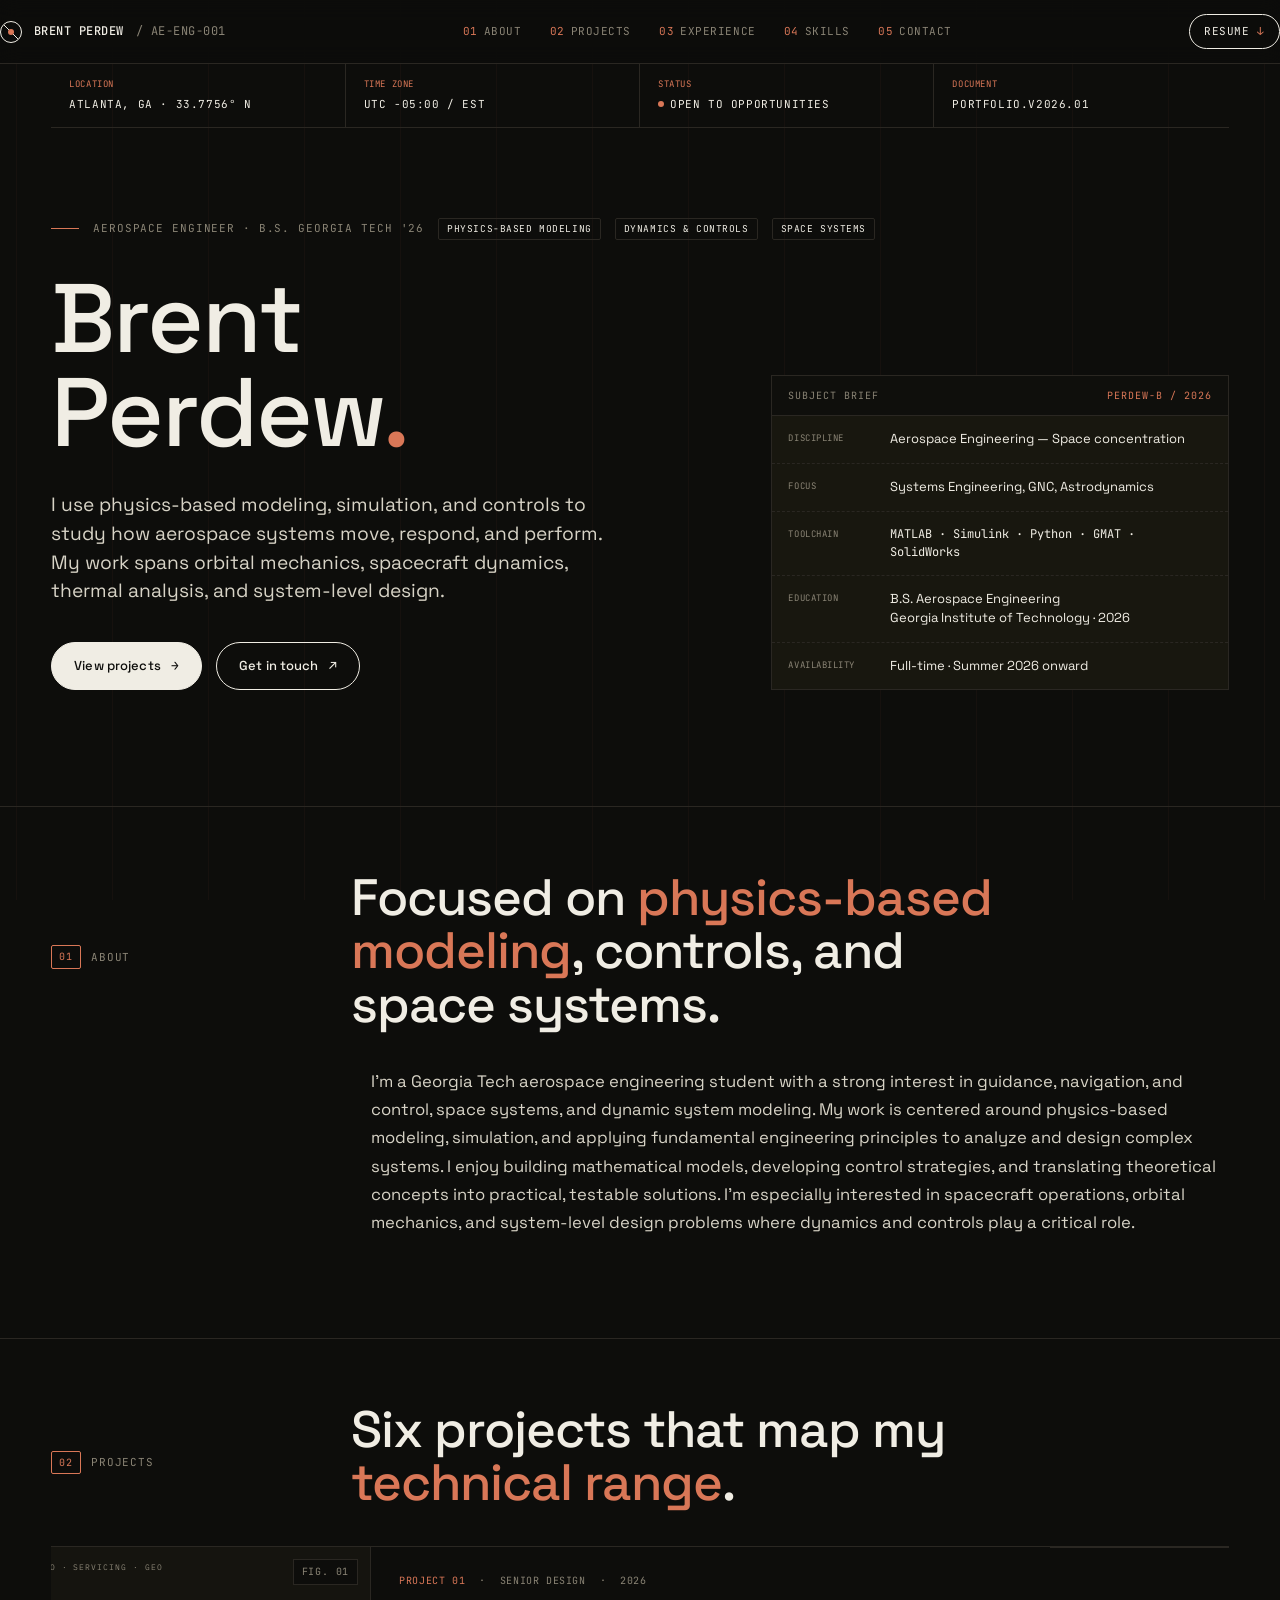
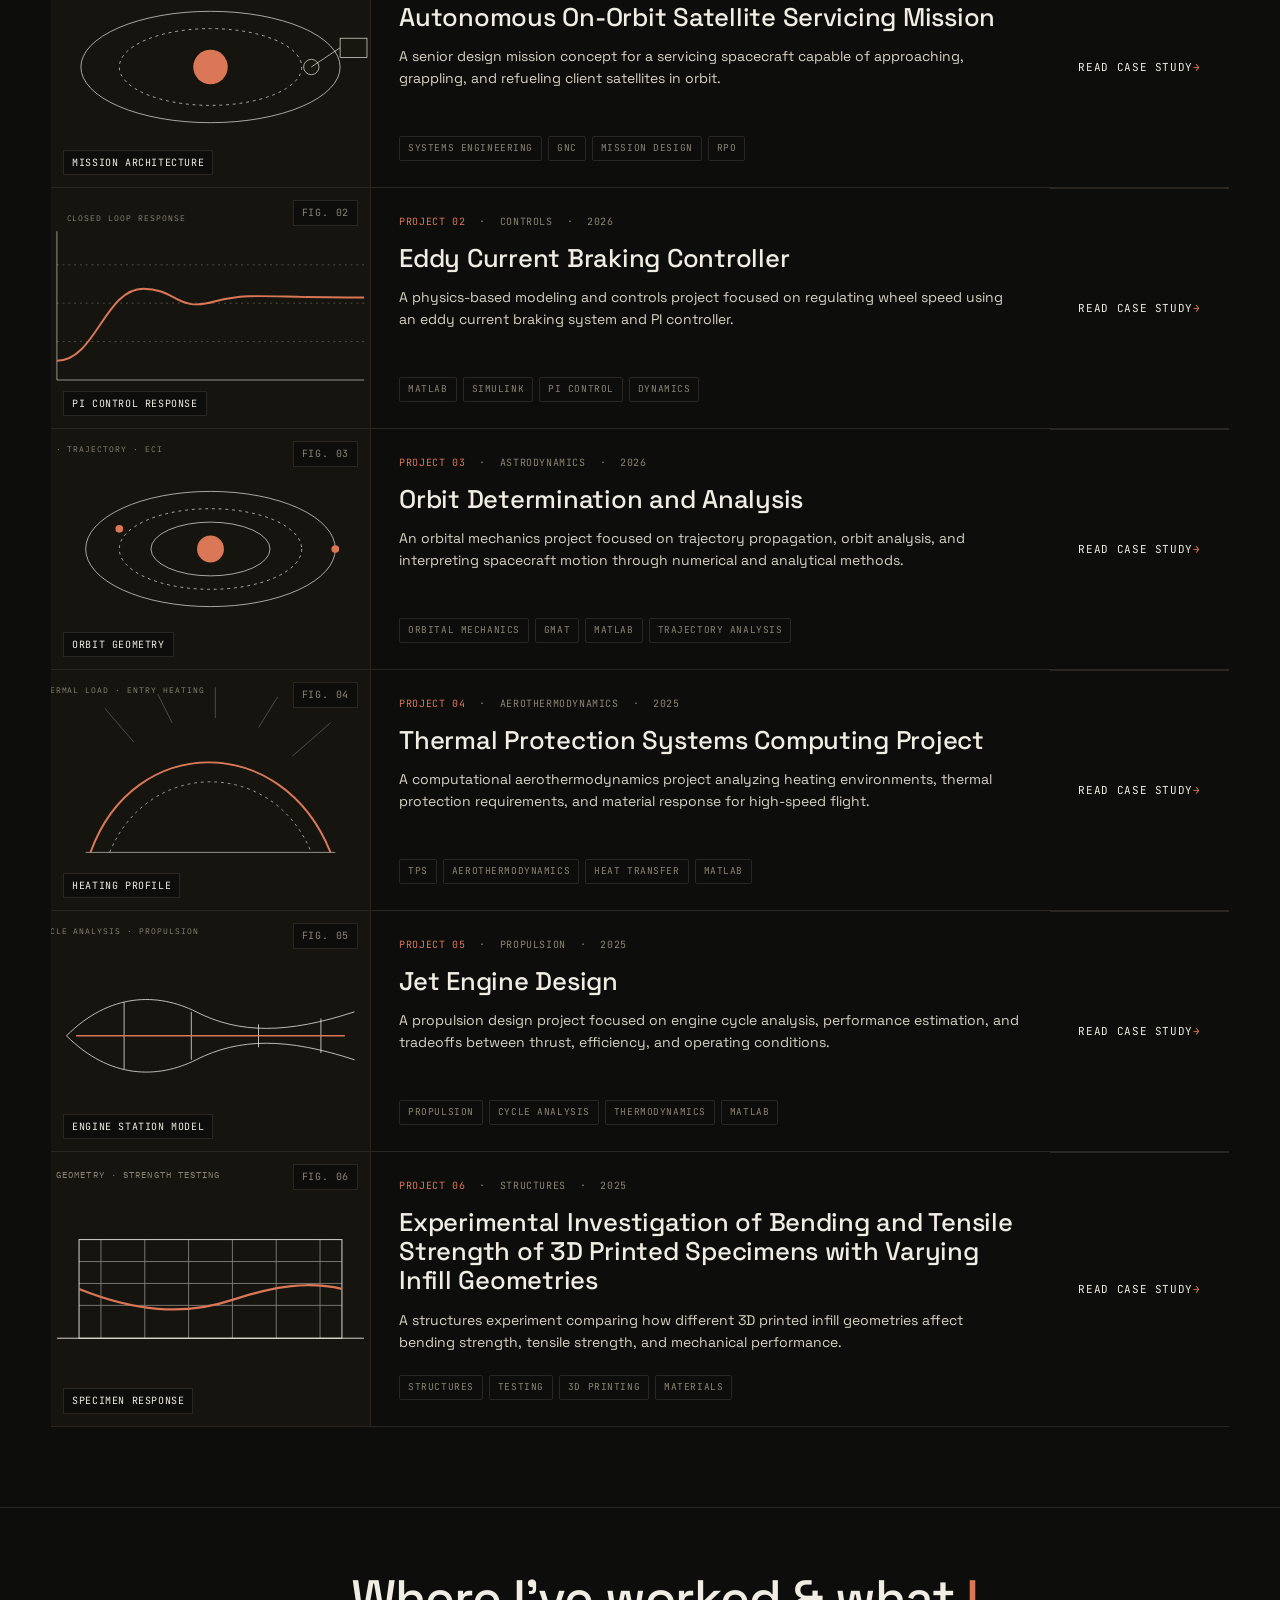
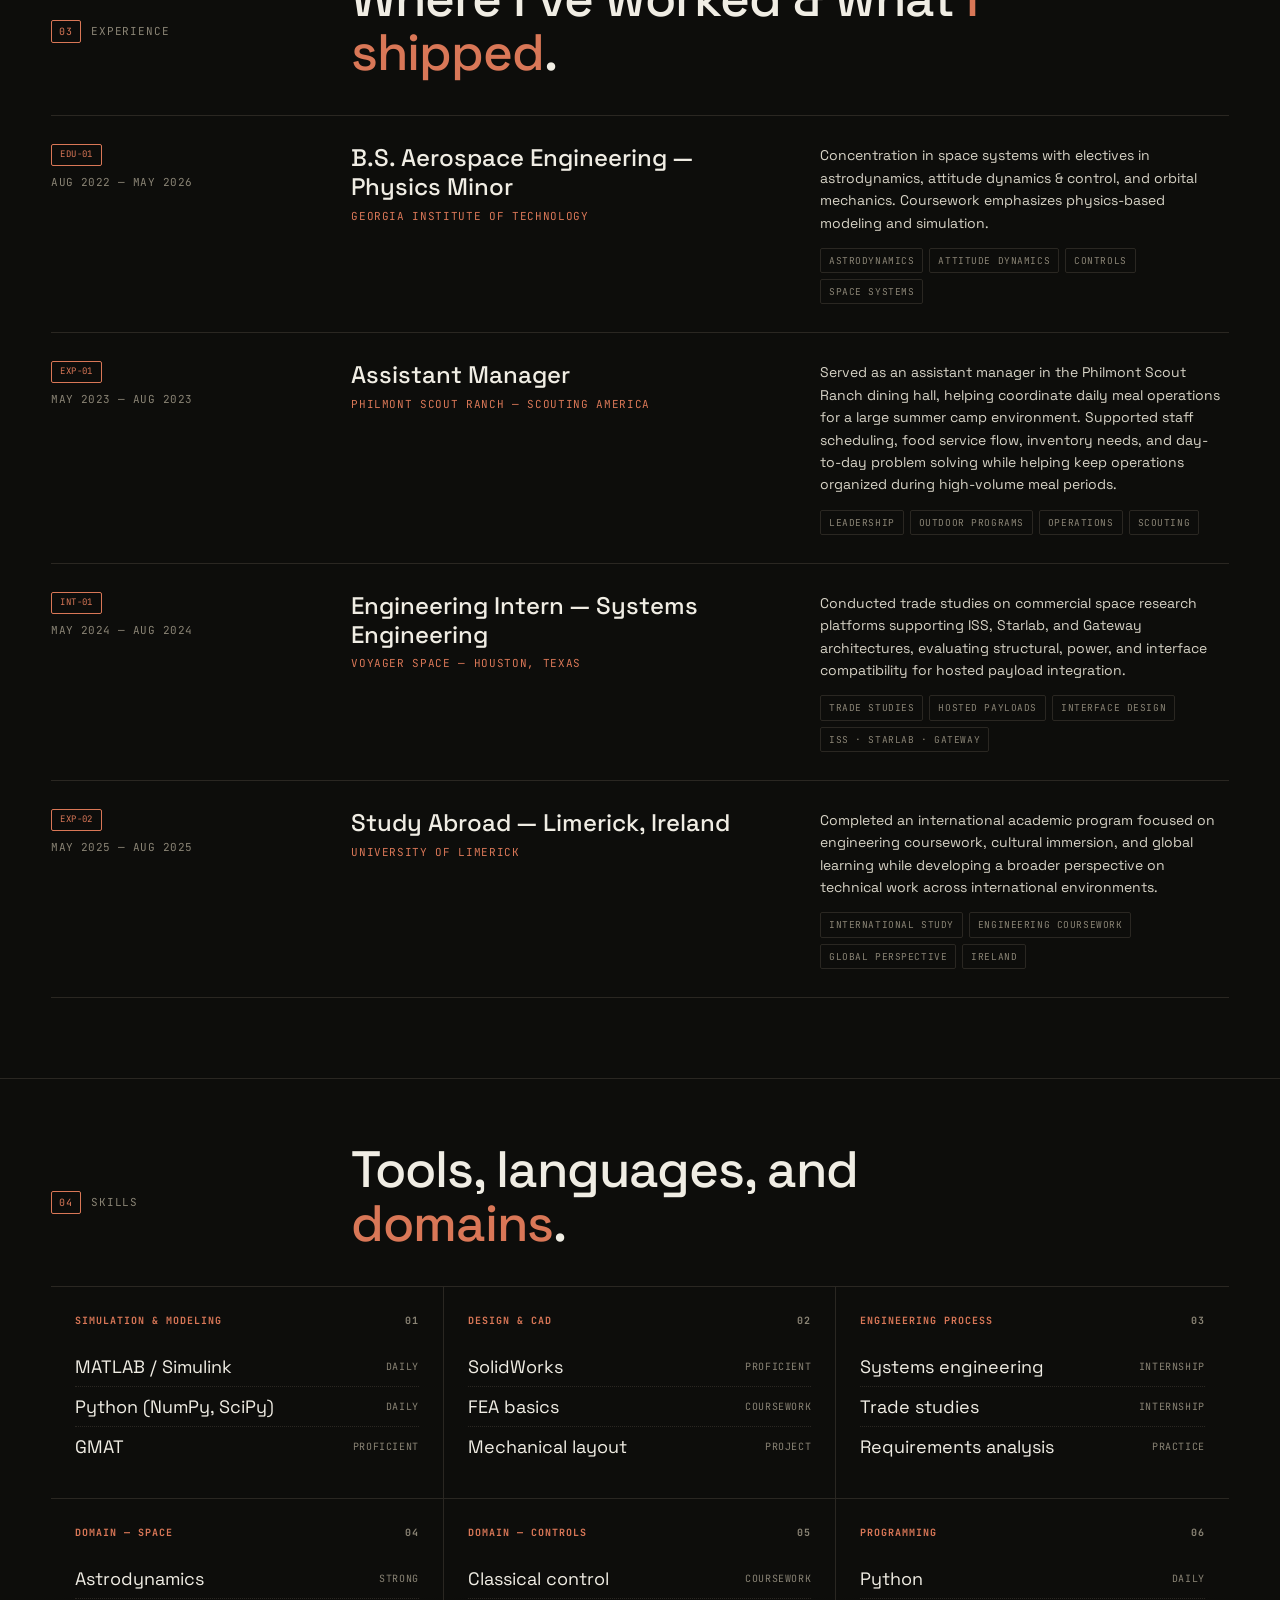
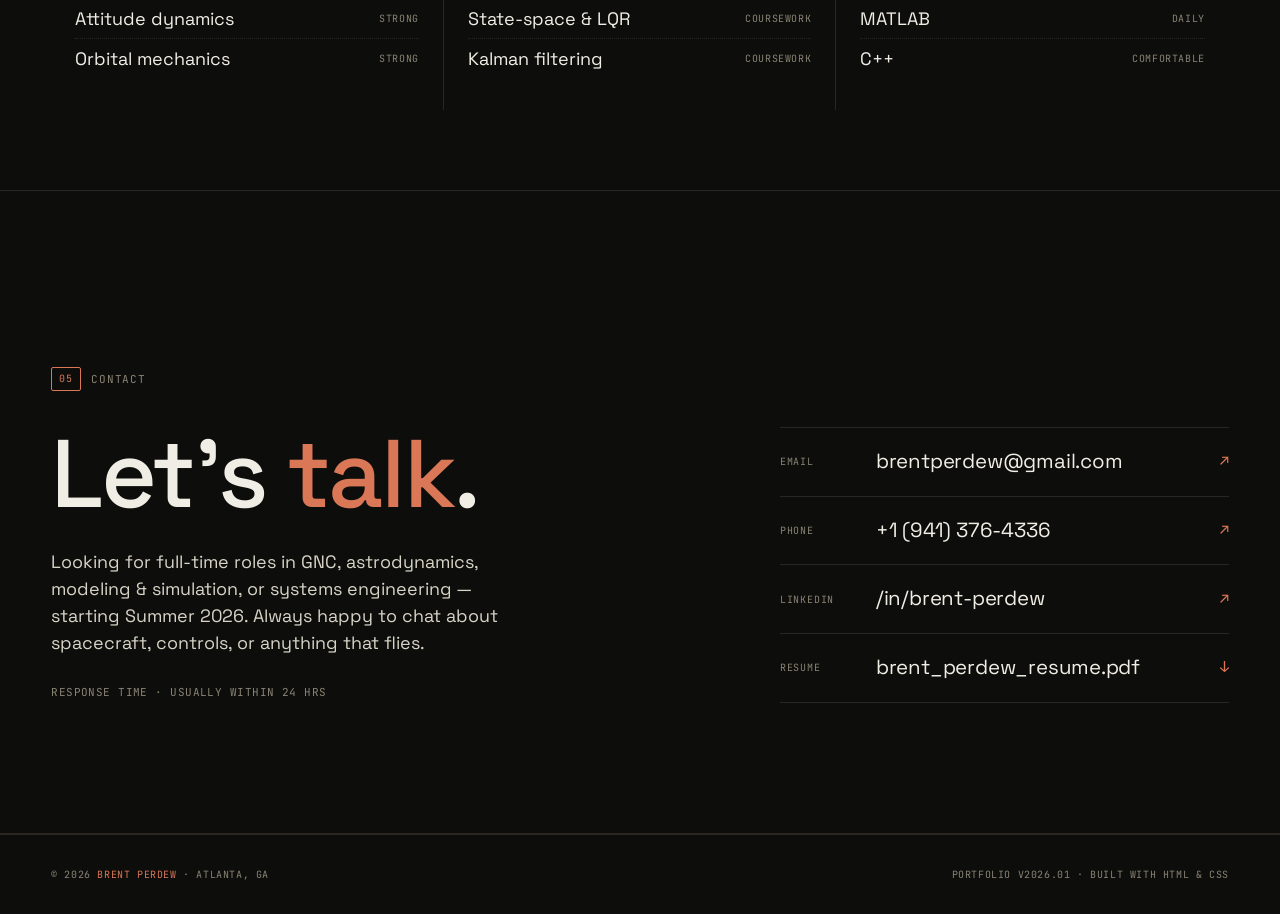
==== commit a4765c13: "Updated Experience" ====
--- a/index.html
+++ b/index.html
@@ -43,7 +43,7 @@
       <a href="#skills"><span class="num">04</span>Skills</a>
       <a href="#contact"><span class="num">05</span>Contact</a>
     </div>
-    <a href="resume.pdf" class="nav-cta">Resume</a>
+    <a href="Resume.pdf" class="nav-cta">Resume</a>
   </div>
 </nav>
 
@@ -440,34 +440,16 @@
       <div class="section-tag"><span class="num">03</span>Experience</div>
       <h2 class="section-title">Where I've worked &amp; what <span class="acc">I shipped</span>.</h2>
     </div>
+
     <div class="experience-body">
-      <div class="tl-item">
-        <div class="tl-date">
-          <div class="badge">INT-01</div>
-          <div>May 2024 — Aug 2024</div>
-        </div>
-        <div class="tl-main">
-          <h4>Engineering Intern — Systems Engineering</h4>
-          <div class="org">Voyager Space</div>
-        </div>
-        <div class="tl-desc">
-          Conducted trade studies on commercial space research platforms supporting ISS, Starlab, and Gateway architectures — evaluating structural, power, and interface compatibility for hosted payload integration.
-          <div class="keys">
-            <span class="tag">Trade studies</span>
-            <span class="tag">Hosted payloads</span>
-            <span class="tag">Interface design</span>
-            <span class="tag">ISS · Starlab · Gateway</span>
-          </div>
-        </div>
-      </div>
-
-      <div class="tl-item">
+
+   <div class="tl-item">
         <div class="tl-date">
           <div class="badge">EDU-01</div>
           <div>Aug 2022 — May 2026</div>
         </div>
         <div class="tl-main">
-          <h4>B.S. Aerospace Engineering</h4>
+          <h4>B.S. Aerospace Engineering — Physics Minor</h4>
           <div class="org">Georgia Institute of Technology</div>
         </div>
         <div class="tl-desc">
@@ -480,6 +462,67 @@
           </div>
         </div>
       </div>
+
+      <div class="tl-item">
+        <div class="tl-date">
+          <div class="badge">EXP-01</div>
+          <div>May 2023 — Aug 2023</div>
+        </div>
+        <div class="tl-main">
+          <h4>Assistant Manager</h4>
+          <div class="org">Philmont Scout Ranch — Scouting America</div>
+        </div>
+        <div class="tl-desc">
+          Served as an assistant manager in the Philmont Scout Ranch dining hall, helping coordinate daily meal operations for a large summer camp environment. Supported staff scheduling, food service flow, inventory needs, and day-to-day problem solving while helping keep operations organized during high-volume meal periods.
+          <div class="keys">
+            <span class="tag">Leadership</span>
+            <span class="tag">Outdoor programs</span>
+            <span class="tag">Operations</span>
+            <span class="tag">Scouting</span>
+          </div>
+        </div>
+      </div>
+
+      <div class="tl-item">
+        <div class="tl-date">
+          <div class="badge">INT-01</div>
+          <div>May 2024 — Aug 2024</div>
+        </div>
+        <div class="tl-main">
+          <h4>Engineering Intern — Systems Engineering</h4>
+          <div class="org">Voyager Space — Houston, Texas</div>
+        </div>
+        <div class="tl-desc">
+          Conducted trade studies on commercial space research platforms supporting ISS, Starlab, and Gateway architectures, evaluating structural, power, and interface compatibility for hosted payload integration.
+          <div class="keys">
+            <span class="tag">Trade studies</span>
+            <span class="tag">Hosted payloads</span>
+            <span class="tag">Interface design</span>
+            <span class="tag">ISS · Starlab · Gateway</span>
+          </div>
+        </div>
+      </div>
+
+      <div class="tl-item">
+        <div class="tl-date">
+          <div class="badge">EXP-02</div>
+          <div>May 2025 — Aug 2025</div>
+        </div>
+        <div class="tl-main">
+          <h4>Study Abroad — Limerick, Ireland</h4>
+          <div class="org">University of Limerick</div>
+        </div>
+        <div class="tl-desc">
+          Completed an international academic program focused on engineering coursework, cultural immersion, and global learning while developing a broader perspective on technical work across international environments.
+          <div class="keys">
+            <span class="tag">International study</span>
+            <span class="tag">Engineering coursework</span>
+            <span class="tag">Global perspective</span>
+            <span class="tag">Ireland</span>
+          </div>
+        </div>
+      </div>
+
     </div>
   </div>
 </section>
--- a/styles.css
+++ b/styles.css
@@ -1128,3 +1128,126 @@
     aspect-ratio: unset;
   }
 }
+
+/* ─────────────────────────────────────────────
+   MOBILE FIXES
+   Keeps desktop layout unchanged
+   ───────────────────────────────────────────── */
+
+@media (max-width: 800px) {
+
+  /* Prevent page from scrolling sideways */
+  html,
+  body {
+    max-width: 100%;
+    overflow-x: hidden;
+  }
+
+  /* Make nav fit on mobile */
+  .nav-inner {
+    flex-wrap: wrap;
+    gap: 12px;
+  }
+
+  .mark {
+    flex: 1 1 auto;
+    min-width: 0;
+  }
+
+  .mark .role {
+    display: none;
+  }
+
+  .nav-links {
+    order: 3;
+    width: 100%;
+    overflow-x: auto;
+    gap: 18px;
+    padding-bottom: 4px;
+    scrollbar-width: none;
+  }
+
+  .nav-links::-webkit-scrollbar {
+    display: none;
+  }
+
+  .nav-links a {
+    flex: 0 0 auto;
+    white-space: nowrap;
+  }
+
+  .nav-cta {
+    flex: 0 0 auto;
+    padding: 7px 12px;
+  }
+
+  /* Project page layout should become single-column */
+  .cs-body {
+    display: block;
+  }
+
+  /* Move the directory into normal page flow */
+  .cs-sidenav {
+    position: static;
+    width: 100%;
+    margin: 0 0 32px;
+    padding: 16px;
+    border: 1px solid var(--rule);
+    background: var(--paper);
+  }
+
+  .cs-sidenav ul {
+    display: flex;
+    flex-wrap: wrap;
+    gap: 10px 16px;
+    padding: 0;
+    margin: 0;
+  }
+
+  .cs-sidenav li {
+    margin: 0;
+  }
+
+  .cs-sidenav a {
+    white-space: nowrap;
+  }
+
+  /* Make project hero spacing tighter on mobile */
+  .cs-hero {
+    padding-top: 36px;
+  }
+
+  .cs-hero h1 {
+    font-size: clamp(38px, 12vw, 58px);
+    line-height: 1;
+    overflow-wrap: anywhere;
+  }
+
+  .cs-specs {
+    grid-template-columns: 1fr;
+  }
+
+  .project-links {
+    flex-direction: column;
+    align-items: stretch;
+  }
+
+  .project-links .btn {
+    justify-content: center;
+  }
+
+  /* Make figures behave nicely on mobile */
+  .cs-hero-img,
+  .cs-figure,
+  .cs-figure .img {
+    max-width: 100%;
+    overflow: hidden;
+  }
+
+  .cs-hero-img img,
+  .cs-figure img {
+    width: 100%;
+    height: auto;
+    object-fit: contain;
+  }
+}
